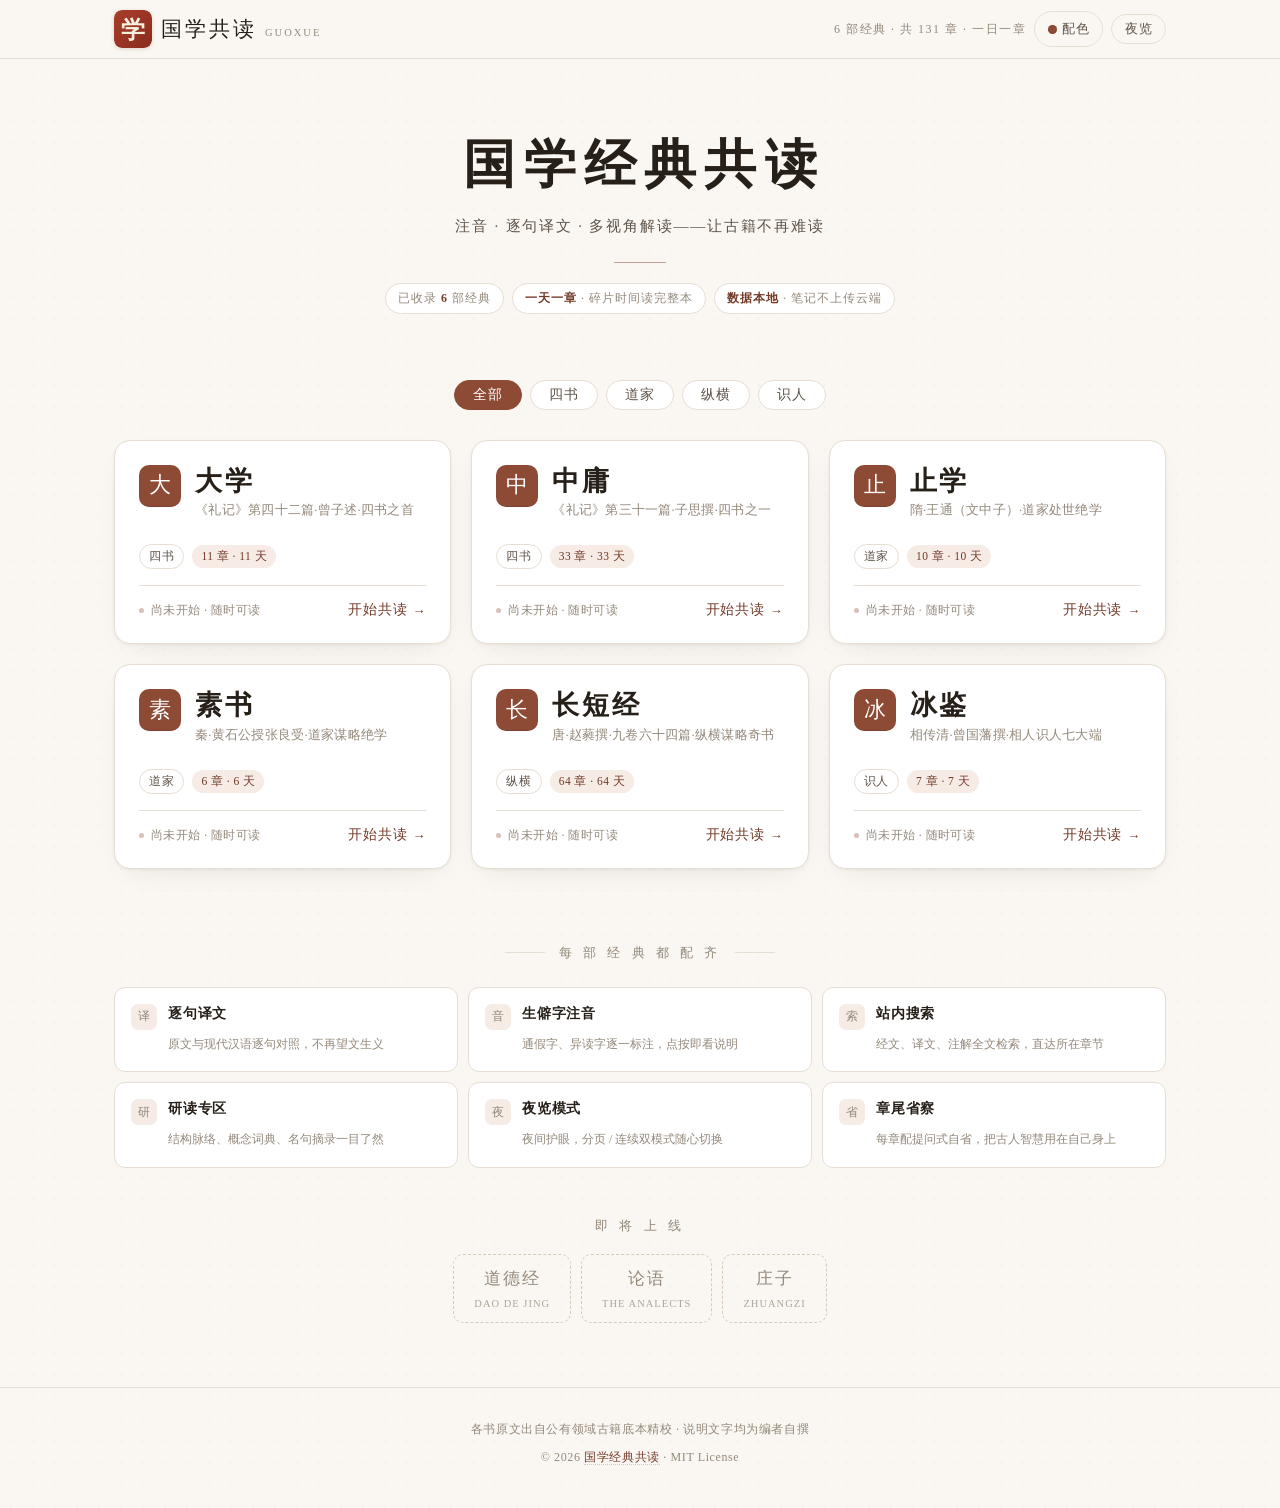
==== index.html @ a6d68c4a "feat: update workspace Co-authored-by: traeagent <traeagent@users.noreply.github.com>" ====
<!DOCTYPE html>
<html lang="zh-CN">
<head>
<meta charset="UTF-8">
<meta name="viewport" content="width=device-width, initial-scale=1.0">
<link rel="icon" type="image/svg+xml" href="favicon.svg">
<link rel="manifest" href="/manifest.webmanifest">
<link rel="apple-touch-icon" href="/icons/apple-touch-icon.png">
<meta name="theme-color" content="#faf7f2">
<meta name="application-name" content="国学共读">
<meta name="apple-mobile-web-app-capable" content="yes">
<meta name="apple-mobile-web-app-title" content="国学共读">
<meta name="apple-mobile-web-app-status-bar-style" content="default">
<script>try{var d=document.documentElement;d.setAttribute('data-theme',localStorage.getItem('guoxue_theme')||(matchMedia('(prefers-color-scheme: dark)').matches?'dark':'light'));d.setAttribute('data-pal',localStorage.getItem('guoxue_pal')||'e')}catch(e){}</script>
<meta name="description" content="国学经典共读：注音 · 逐句译文 · 多视角解读——让古籍不再难读">
<title>国学经典共读</title>
<link rel="stylesheet" href="/shared/palette.css">
<style>
:root{
  --shadow:0 1px 3px rgba(43,36,24,.05), 0 10px 30px -18px rgba(43,36,24,.18);
}
*,*::before,*::after{box-sizing:border-box;margin:0;padding:0}
html{scroll-behavior:smooth;-webkit-text-size-adjust:100%}
body{
  font-family:"Songti SC","STSong","Noto Serif SC","Source Han Serif SC","SimSun",serif;
  background:var(--paper);
  background-image:radial-gradient(var(--dot) 1px,transparent 1px);
  background-size:22px 22px;
  color:var(--ink);
  line-height:1.85;
  -webkit-font-smoothing:antialiased;
  min-height:100vh;display:flex;flex-direction:column;
}
a{color:inherit}
::selection{background:var(--accent-bg);color:var(--accent-deep)}

/* ── 顶栏 ── */
.nav{position:sticky;top:0;z-index:60;background:var(--paper);background:color-mix(in srgb,var(--paper) 92%,transparent);backdrop-filter:blur(10px);border-bottom:1px solid var(--line)}
.nav-inner{max-width:1100px;margin:0 auto;padding:0 24px;height:58px;display:flex;align-items:center;justify-content:space-between;gap:14px}
.nav-brand{font-family:"STKaiti","KaiTi","Kaiti SC",serif;font-size:21px;letter-spacing:3px;text-decoration:none;display:inline-flex;align-items:center;gap:9px}
.brand-mark{width:38px;height:38px;border-radius:8px;flex:none;display:block;box-shadow:0 1px 4px rgba(141,74,52,.22)}
.brand-txt{display:inline-flex;align-items:baseline;gap:8px;white-space:nowrap}
.nav-brand small{font-family:inherit;font-size:10.5px;letter-spacing:2px;color:var(--muted)}
.nav-right{display:flex;align-items:center;gap:8px}
.nav-meta{font-size:12px;color:var(--muted);letter-spacing:1.5px}
.icon-btn{font-family:inherit;font-size:13px;white-space:nowrap;padding:5px 13px;border:1px solid var(--line);background:transparent;color:var(--soft);border-radius:999px;cursor:pointer;transition:.18s;letter-spacing:.5px}
.icon-btn:hover{border-color:var(--accent);color:var(--accent)}
.icon-btn:focus-visible{outline:2px solid var(--accent);outline-offset:2px}

/* ── 封面区 ── */
.hero{width:100%;text-align:center;padding:72px 24px 40px;position:relative}
.hero h1{font-family:"STKaiti","KaiTi","Kaiti SC",serif;font-size:clamp(34px,5.6vw,52px);font-weight:600;letter-spacing:.16em;text-indent:.16em;line-height:1.3}
.hero .sub{margin-top:14px;font-size:15px;color:var(--soft);letter-spacing:.12em}
.hero .rule{width:52px;height:1px;background:var(--accent);opacity:.5;margin:22px auto 0}
.hero .stats{margin-top:20px;display:flex;justify-content:center;flex-wrap:wrap;gap:8px}
.stat{font-size:12px;letter-spacing:1px;color:var(--muted);border:1px solid var(--line);background:var(--card);padding:3px 12px;border-radius:999px}
.stat b{color:var(--accent-deep);font-weight:600}

/* ── 继续共读 ── */
.resume{width:100%;max-width:1100px;margin:0 auto 6px;padding:0 24px}
.resume[hidden]{display:none}
.resume-title{font-size:12px;letter-spacing:3px;color:var(--muted);margin-bottom:10px;display:flex;align-items:center;gap:10px}
.resume-title:after{content:"";flex:1;height:1px;background:var(--line)}
.resume-list{display:flex;flex-wrap:wrap;gap:12px}
.resume-card{flex:1 1 250px;display:flex;align-items:center;gap:12px;background:var(--card);border:1px solid var(--line);border-radius:12px;padding:12px 16px;text-decoration:none;transition:.18s;box-shadow:var(--shadow)}
.resume-card:hover{border-color:var(--accent);transform:translateY(-1px)}
.resume-card .rk{font-family:"STKaiti","KaiTi",serif;font-size:20px;letter-spacing:2px;flex:none}
.resume-card .rp{font-size:11.5px;color:var(--muted);letter-spacing:.5px}
.resume-card .go{margin-left:auto;font-size:12px;color:var(--accent-deep);white-space:nowrap}

/* ── 筛选 ── */
.filter-bar{width:100%;display:flex;justify-content:center;flex-wrap:wrap;gap:8px;padding:26px 24px 30px}
.filter-bar[hidden]{display:none}
.filter-bar button{font-family:inherit;padding:5px 18px;border:1px solid var(--line);border-radius:999px;background:var(--card);font-size:13.5px;color:var(--soft);cursor:pointer;transition:.18s;letter-spacing:.08em}
.filter-bar button:hover{border-color:var(--accent);color:var(--accent)}
.filter-bar button.active{background:var(--accent);border-color:var(--accent);color:#fff;font-weight:500}
.filter-bar button:focus-visible{outline:2px solid var(--accent);outline-offset:2px}

/* ── 书卡 ── */
.container{width:100%;max-width:1100px;margin:0 auto;padding:0 24px}
.grid{display:grid;grid-template-columns:1fr;gap:20px;padding-bottom:16px}
@media (min-width:700px){.grid{grid-template-columns:repeat(2,1fr)}}
@media (min-width:1040px){.grid{grid-template-columns:repeat(3,1fr)}}
.card{
  position:relative;background:var(--card);border:1px solid var(--line);border-radius:16px;
  padding:24px 24px 20px;display:flex;flex-direction:column;
  transition:transform .2s,border-color .2s,box-shadow .2s;box-shadow:var(--shadow);
}
.card:hover{transform:translateY(-3px);border-color:var(--line-strong);box-shadow:0 2px 6px rgba(43,36,24,.05),0 18px 40px -22px rgba(43,36,24,.3)}
.card-top{display:flex;align-items:flex-start;gap:14px;margin-bottom:10px}
.card-seal{flex:none;width:42px;height:42px;border-radius:10px;background:var(--accent);color:#fff;display:flex;align-items:center;justify-content:center;font-family:"STKaiti","KaiTi",serif;font-size:22px;letter-spacing:0;box-shadow:inset 0 -1px 0 rgba(0,0,0,.12)}
.card .name{font-family:"STKaiti","KaiTi","Kaiti SC",serif;font-size:27px;font-weight:600;letter-spacing:.1em;line-height:1.2}
.card .authors{font-size:12.5px;color:var(--muted);margin-top:3px;line-height:1.6;letter-spacing:.02em}
.card .meta-row{display:flex;align-items:center;gap:8px;flex-wrap:wrap;margin:14px 0 16px;font-size:11.5px;color:var(--soft)}
.card .cat-tag{border:1px solid var(--line);border-radius:999px;padding:1px 9px;letter-spacing:.06em}
.card .chapter-badge{background:var(--accent-bg);color:var(--accent-deep);border-radius:999px;padding:1px 9px;letter-spacing:.04em}
.card .card-foot{display:flex;align-items:center;justify-content:space-between;gap:10px;margin-top:auto;padding-top:12px;border-top:1px solid var(--line)}
.card .prog{display:flex;align-items:center;gap:7px;font-size:11.5px;color:var(--muted);letter-spacing:.04em;min-width:0}
.card .prog .dot{width:5px;height:5px;border-radius:50%;background:var(--accent);opacity:.7;flex:none}
.card .go{display:inline-flex;align-items:center;gap:5px;font-size:13.5px;letter-spacing:.06em;color:var(--accent-deep);text-decoration:none;white-space:nowrap;transition:color .16s}
.card .go .ar{font-size:13px;line-height:1;transition:transform .16s}
.card .go:hover{color:var(--accent)}
.card .go:hover .ar{transform:translateX(3px)}
.card .go:focus-visible{outline:2px solid var(--accent);outline-offset:3px;border-radius:4px}

/* ── 首屏骨架：与真实书卡同构，数据到位时页面不跳动 ── */
.sk{position:relative;display:block;overflow:hidden;background:var(--line);border-radius:6px}
.sk::after{content:"";position:absolute;inset:0;transform:translateX(-100%);background:linear-gradient(90deg,transparent,color-mix(in srgb,var(--card) 75%,transparent),transparent);animation:skShine 1.4s ease-in-out infinite}
@keyframes skShine{to{transform:translateX(100%)}}
.sk-card{pointer-events:none;min-height:204px}
.sk-card .card-seal{background:var(--line);box-shadow:none}
.sk-stack{flex:1;min-width:0}
.sk-name{width:78px;height:28px;margin-top:3px}
.sk-authors{width:176px;max-width:100%;height:11px;margin-top:9px}
.sk-tag{width:50px;height:18px;border-radius:999px}
.sk-badge{width:86px;height:18px;border-radius:999px}
.sk-prog{width:112px;height:11px}
.sk-go{width:68px;height:13px}
.sk-pill{width:62px;height:31px;border-radius:999px}
.sk-stat{width:104px;height:14px;margin:4px 0;border-radius:999px}
.sk-meta{display:inline-block;width:124px;height:10px;border-radius:999px;vertical-align:middle}
@media (max-width:699px){.sk-card{min-height:200px}}
@media (prefers-reduced-motion:reduce){.sk::after{animation:none}}

/* ── 书目载入失败 ── */
.state{grid-column:1/-1;text-align:center;padding:48px 24px;border:1px dashed var(--line-strong);border-radius:16px;background:var(--card);color:var(--soft);font-size:13.5px;letter-spacing:.06em}
.state-sub{color:var(--muted);font-size:12.5px;margin-top:6px}
.state button{margin-top:18px;font-family:inherit;font-size:13px;letter-spacing:.08em;padding:7px 20px;border:1px solid var(--accent);border-radius:999px;background:transparent;color:var(--accent-deep);cursor:pointer;transition:.18s}
.state button:hover{background:var(--accent);color:#fff}
html[data-theme="dark"] .state button:hover{color:#201c17}
.state button:focus-visible{outline:2px solid var(--accent);outline-offset:2px}

/* 书目就位后淡入，衔接骨架 */
.grid.is-ready .card{animation:cardIn .36s cubic-bezier(.2,.7,.3,1) backwards}
.grid.is-ready .card:nth-child(2){animation-delay:.04s}
.grid.is-ready .card:nth-child(3){animation-delay:.08s}
.grid.is-ready .card:nth-child(4){animation-delay:.12s}
.grid.is-ready .card:nth-child(5){animation-delay:.16s}
.grid.is-ready .card:nth-child(6){animation-delay:.2s}
@keyframes cardIn{from{opacity:0;transform:translateY(6px)}}
@media (prefers-reduced-motion:reduce){.grid.is-ready .card{animation:none}}

/* ── 特色 ── */
.benefits{width:100%;max-width:1100px;margin:56px auto 0;padding:0 24px}
.benefits h2{font-size:13px;font-weight:400;color:var(--muted);letter-spacing:4px;margin-bottom:22px;text-align:center;display:flex;align-items:center;justify-content:center;gap:14px}
.benefits h2:before,.benefits h2:after{content:"";width:40px;height:1px;background:var(--line)}
.benefits-inner{display:grid;grid-template-columns:repeat(2,1fr);gap:10px}
@media (min-width:760px){.benefits-inner{grid-template-columns:repeat(3,1fr)}}
.bf-item{display:flex;align-items:flex-start;gap:11px;padding:14px 16px;background:var(--card);border:1px solid var(--line);border-radius:11px}
.bf-ico{flex:none;width:26px;height:26px;border-radius:7px;background:var(--accent-bg);color:var(--accent-deep);display:flex;align-items:center;justify-content:center;font-family:"STKaiti","KaiTi",serif;font-size:15px;margin-top:2px}
.bf-item strong{display:block;font-size:13.5px;font-weight:600;letter-spacing:.06em;margin-bottom:1px}
.bf-item span{font-size:12px;color:var(--muted);line-height:1.6}

/* ── 即将上线 ── */
.coming{width:100%;max-width:1100px;margin:46px auto 64px;padding:0 24px;text-align:center}
.coming h2{font-size:13px;font-weight:400;color:var(--muted);letter-spacing:4px;margin-bottom:16px}
.coming-list{display:flex;justify-content:center;flex-wrap:wrap;gap:10px}
.coming-card{border:1px dashed var(--line-strong);border-radius:10px;padding:8px 20px;color:var(--muted);font-family:"STKaiti","KaiTi",serif;font-size:17px;letter-spacing:2px;background:transparent}
.coming-card small{display:block;font-family:inherit;font-size:10.5px;letter-spacing:1px;color:var(--muted);opacity:.75}

/* ── 页脚 ── */
.footer{margin-top:auto;border-top:1px solid var(--line);text-align:center;padding:30px 24px 40px;font-size:12px;color:var(--muted);letter-spacing:.05em}
.footer a{color:var(--accent-deep);text-decoration:none;border-bottom:1px dotted var(--line-strong)}
.footer a:hover{border-color:var(--accent)}
.footer p+p{margin-top:6px}

/* ── 暗色 ── */
html[data-theme="dark"]{
  --shadow:0 1px 3px rgba(0,0,0,.3), 0 12px 30px -20px rgba(0,0,0,.6);
}
html[data-theme="dark"] body{background-image:radial-gradient(var(--dot) 1px,transparent 1px)}
html[data-theme="dark"] .nav{background:color-mix(in srgb,var(--paper) 92%,transparent)}
html[data-theme="dark"] .filter-bar button.active{color:#201c17}
html[data-theme="dark"] .card-seal{color:#201c17}

.pal-pick{position:relative}
/* 汉字墨迹中心比行盒中心低约 1px（宋体 13px 实测 1.05px），圆点随之下移才是视觉居中 */
.pal-dot{flex:none;display:inline-block;width:9px;height:9px;border-radius:50%;background:var(--accent);box-shadow:inset 0 0 0 1px rgba(0,0,0,.1);transform:translateY(1px)}
.pal-pick summary{list-style:none;cursor:pointer;user-select:none;display:inline-flex;align-items:center;gap:5px}
.pal-pick summary::-webkit-details-marker{display:none}
.pal-menu{position:absolute;right:0;top:calc(100% + 6px);min-width:132px;background:var(--card);border:1px solid var(--line);border-radius:12px;padding:6px;box-shadow:var(--shadow);display:flex;flex-direction:column;gap:2px;z-index:80}
.pal-menu button{display:flex;align-items:center;gap:8px;width:100%;font-family:inherit;font-size:13px;letter-spacing:1px;padding:6px 10px;background:none;border:0;border-radius:8px;color:var(--soft);cursor:pointer;text-align:left;transition:.15s}
.pal-menu button:hover{background:var(--accent-bg);color:var(--accent-deep)}
.pal-menu button.on{color:var(--accent-deep);font-weight:600}
.pal-menu button.on:after{content:"✓";margin-left:auto;font-size:11px;opacity:.85}
.pal-menu .dot{width:13px;height:13px;border-radius:50%;flex:none;box-shadow:inset 0 0 0 1px rgba(0,0,0,.08);transform:translateY(1px)}

@media (max-width:560px){
  .hero{padding:40px 14px 24px}
  .hero h1{font-size:clamp(28px,9vw,36px);letter-spacing:.14em;text-indent:.14em}
  .hero .sub{font-size:13.5px;letter-spacing:.06em}
  .hero .stats{gap:6px}
  .nav-inner{height:54px;padding:0 12px;gap:10px}
  .nav-meta{display:none}
  .nav-brand{font-size:18.5px;letter-spacing:2px;gap:7px}
  .brand-mark{width:30px;height:30px;border-radius:6px}
  .brand-txt small{display:none}
  .nav-right{gap:6px}
  .icon-btn{font-size:12.5px;padding:5px 10px;letter-spacing:.3px}
  .resume,.filter-bar,.container,.benefits,.coming,.footer{padding-left:12px;padding-right:12px}
  .resume{margin-bottom:4px}
  .filter-bar{padding:20px 12px 24px}
  .filter-bar button{padding:5px 14px;font-size:12.5px}
  .grid{gap:14px;padding-bottom:12px}
  .card{padding:18px;border-radius:14px}
  .card .name{font-size:24px}
  .card .card-seal{width:36px;height:36px;font-size:19px;border-radius:9px}
  .benefits{margin-top:40px}
  .benefits-inner{grid-template-columns:1fr}
  .benefits h2{letter-spacing:3px}
  .benefits h2:before,.benefits h2:after{width:24px}
  .coming{margin:32px auto 48px}
}
</style>
</head>
<body>

<header class="nav">
  <div class="nav-inner">
    <a class="nav-brand" href="/"><img class="brand-mark" src="/favicon.svg" width="38" height="38" alt=""><span class="brand-txt">国学共读<small>GUOXUE</small></span></a>
    <div class="nav-right">
      <span class="nav-meta" id="navMeta"><span class="sk sk-meta" aria-hidden="true"></span></span>
      <details class="pal-pick" id="palPick">
        <summary class="icon-btn" id="palBtn" title="主题配色"><span class="pal-dot"></span>配色</summary>
        <div class="pal-menu" id="palMenu"></div>
      </details>
      <button class="icon-btn" id="themeBtn" type="button" title="夜间 / 日间">夜览</button>
    </div>
  </div>
</header>

<section class="hero">
  <h1>国学经典共读</h1>
  <p class="sub">注音 · 逐句译文 · 多视角解读——让古籍不再难读</p>
  <div class="rule"></div>
  <div class="stats">
    <span class="stat" id="bookCount" aria-live="polite"><span class="sk sk-stat"></span></span>
    <span class="stat"><b>一天一章</b> · 碎片时间读完整本</span>
    <span class="stat"><b>数据本地</b> · 笔记不上传云端</span>
  </div>
</section>

<section class="resume" id="resume" hidden>
  <div class="resume-title">继 续 共 读</div>
  <div class="resume-list" id="resumeList"></div>
</section>

<nav class="filter-bar" id="filterBar" aria-busy="true" aria-label="按类别筛选">
  <span class="sk sk-pill"></span>
  <span class="sk sk-pill"></span>
  <span class="sk sk-pill"></span>
  <span class="sk sk-pill"></span>
  <span class="sk sk-pill"></span>
</nav>

<main class="container">
  <div class="grid" id="bookGrid" aria-busy="true">
    <article class="card sk-card" aria-hidden="true">
      <div class="card-top"><span class="card-seal"></span><div class="sk-stack"><span class="sk sk-name"></span><span class="sk sk-authors"></span></div></div>
      <div class="meta-row"><span class="sk sk-tag"></span><span class="sk sk-badge"></span></div>
      <div class="card-foot"><span class="sk sk-prog"></span><span class="sk sk-go"></span></div>
    </article>
    <article class="card sk-card" aria-hidden="true">
      <div class="card-top"><span class="card-seal"></span><div class="sk-stack"><span class="sk sk-name"></span><span class="sk sk-authors"></span></div></div>
      <div class="meta-row"><span class="sk sk-tag"></span><span class="sk sk-badge"></span></div>
      <div class="card-foot"><span class="sk sk-prog"></span><span class="sk sk-go"></span></div>
    </article>
    <article class="card sk-card" aria-hidden="true">
      <div class="card-top"><span class="card-seal"></span><div class="sk-stack"><span class="sk sk-name"></span><span class="sk sk-authors"></span></div></div>
      <div class="meta-row"><span class="sk sk-tag"></span><span class="sk sk-badge"></span></div>
      <div class="card-foot"><span class="sk sk-prog"></span><span class="sk sk-go"></span></div>
    </article>
    <article class="card sk-card" aria-hidden="true">
      <div class="card-top"><span class="card-seal"></span><div class="sk-stack"><span class="sk sk-name"></span><span class="sk sk-authors"></span></div></div>
      <div class="meta-row"><span class="sk sk-tag"></span><span class="sk sk-badge"></span></div>
      <div class="card-foot"><span class="sk sk-prog"></span><span class="sk sk-go"></span></div>
    </article>
    <article class="card sk-card" aria-hidden="true">
      <div class="card-top"><span class="card-seal"></span><div class="sk-stack"><span class="sk sk-name"></span><span class="sk sk-authors"></span></div></div>
      <div class="meta-row"><span class="sk sk-tag"></span><span class="sk sk-badge"></span></div>
      <div class="card-foot"><span class="sk sk-prog"></span><span class="sk sk-go"></span></div>
    </article>
    <article class="card sk-card" aria-hidden="true">
      <div class="card-top"><span class="card-seal"></span><div class="sk-stack"><span class="sk sk-name"></span><span class="sk sk-authors"></span></div></div>
      <div class="meta-row"><span class="sk sk-tag"></span><span class="sk sk-badge"></span></div>
      <div class="card-foot"><span class="sk sk-prog"></span><span class="sk sk-go"></span></div>
    </article>
  </div>
</main>

<section class="benefits">
  <h2>每 部 经 典 都 配 齐</h2>
  <div class="benefits-inner">
    <div class="bf-item"><span class="bf-ico">译</span><div><strong>逐句译文</strong><span>原文与现代汉语逐句对照，不再望文生义</span></div></div>
    <div class="bf-item"><span class="bf-ico">音</span><div><strong>生僻字注音</strong><span>通假字、异读字逐一标注，点按即看说明</span></div></div>
    <div class="bf-item"><span class="bf-ico">索</span><div><strong>站内搜索</strong><span>经文、译文、注解全文检索，直达所在章节</span></div></div>
    <div class="bf-item"><span class="bf-ico">研</span><div><strong>研读专区</strong><span>结构脉络、概念词典、名句摘录一目了然</span></div></div>
    <div class="bf-item"><span class="bf-ico">夜</span><div><strong>夜览模式</strong><span>夜间护眼，分页 / 连续双模式随心切换</span></div></div>
    <div class="bf-item"><span class="bf-ico">省</span><div><strong>章尾省察</strong><span>每章配提问式自省，把古人智慧用在自己身上</span></div></div>
  </div>
</section>

<section class="coming">
  <h2>即 将 上 线</h2>
  <div class="coming-list">
    <div class="coming-card">道德经<small>DAO DE JING</small></div>
    <div class="coming-card">论语<small>THE ANALECTS</small></div>
    <div class="coming-card">庄子<small>ZHUANGZI</small></div>
  </div>
</section>

<footer class="footer">
  <p>各书原文出自公有领域古籍底本精校 · 说明文字均为编者自撰</p>
  <p>© 2026 <a href="https://github.com/AIYAZONE/guoxue">国学经典共读</a> · MIT License</p>
</footer>

<script>
var BOOKS = [];
var currentCat = "all";

/* 外观：主题（guoxue_theme）+ 配色（guoxue_pal），与阅读器共用 */
var PALS = [
  { id: 'a', name: '纸墨', c: '#8b5e3c' },
  { id: 'b', name: '朱砂', c: '#9e3b32' },
  { id: 'c', name: '黛青', c: '#33566e' },
  { id: 'd', name: '竹绿', c: '#47694f' },
  { id: 'e', name: '赭红', c: '#8d4a34' }
];

function getPal() {
  try { return localStorage.getItem('guoxue_pal') || 'e'; } catch (e) { return 'e'; }
}
function applyTheme(t) {
  document.documentElement.setAttribute('data-theme', t);
  document.documentElement.setAttribute('data-pal', getPal());
  var b = document.getElementById('themeBtn');
  if (b) b.textContent = t === 'dark' ? '日间' : '夜览';
  renderPalMenu();
}
document.getElementById('themeBtn').addEventListener('click', function () {
  var cur = document.documentElement.getAttribute('data-theme') === 'dark' ? 'light' : 'dark';
  try { localStorage.setItem('guoxue_theme', cur); } catch (e) {}
  applyTheme(cur);
});

function renderPalMenu() {
  var menu = document.getElementById('palMenu');
  if (!menu) return;
  var cur = getPal();
  var btn = document.getElementById('palBtn');
  if (btn) {
    var hit = PALS.filter(function (x) { return x.id === cur; })[0];
    btn.title = '主题配色 · 当前：' + (hit ? hit.name : '纸墨');
  }
  menu.innerHTML = PALS.map(function (p) {
    return '<button type="button" data-pal-id="' + p.id + '" class="' + (p.id === cur ? 'on' : '') + '">'
      + '<span class="dot" style="background:' + p.c + '"></span>' + p.name + '</button>';
  }).join('');
}
document.getElementById('palMenu').addEventListener('click', function (e) {
  var b = e.target.closest ? e.target.closest('button[data-pal-id]') : null;
  if (!b) return;
  try { localStorage.setItem('guoxue_pal', b.getAttribute('data-pal-id')); } catch (err) {}
  applyTheme(document.documentElement.getAttribute('data-theme') || 'light');
  document.getElementById('palPick').removeAttribute('open');
});
document.addEventListener('click', function (e) {
  var d = document.getElementById('palPick');
  if (d && d.open && !d.contains(e.target)) d.removeAttribute('open');
});

/* 首屏应用外观（并渲染配色菜单） */
applyTheme(document.documentElement.getAttribute('data-theme') || 'light');

/* 本地进度：阅读器写入 `<key>_last_v1` */
function lastRead(key) {
  try { return parseInt(localStorage.getItem(key + '_last_v1') || '0', 10) || 0; } catch (e) { return 0; }
}

fetch('/books.json').then(function (r) {
  if (!r.ok) throw new Error('HTTP ' + r.status);
  return r.json();
}).then(function (bs) {
  BOOKS = bs || [];
  var sum = BOOKS.reduce(function (a, b) { return a + (b.total || 0); }, 0);
  var meta = document.getElementById('navMeta');
  meta.textContent = BOOKS.length + ' 部经典 · 共 ' + sum + ' 章 · 一日一章';
  buildFilter();
  renderBooks();
  renderResume();
  var grid = document.getElementById('bookGrid');
  grid.setAttribute('aria-busy', 'false');
  grid.classList.add('is-ready');
}).catch(function () {
  showLoadError();
});

function showLoadError() {
  var grid = document.getElementById('bookGrid');
  grid.setAttribute('aria-busy', 'false');
  grid.innerHTML = '<div class="state"><p>书目暂时没能载入</p>'
    + '<p class="state-sub">可能是网络或缓存出了点小问题，重试一次就好。</p>'
    + '<button type="button" id="retryBtn">重新载入</button></div>';
  document.getElementById('bookCount').textContent = '书目载入失败';
  var meta = document.getElementById('navMeta');
  meta.textContent = '国学共读 · 一日一章';
  var bar = document.getElementById('filterBar');
  bar.hidden = true;
  bar.removeAttribute('aria-busy');
  document.getElementById('retryBtn').addEventListener('click', function () { location.reload(); });
}

function buildFilter() {
  var cats = [];
  BOOKS.forEach(function (b) { if (b.cat && cats.indexOf(b.cat) < 0) cats.push(b.cat); });
  var bar = document.getElementById('filterBar');
  bar.innerHTML = '';
  bar.removeAttribute('aria-busy');
  var all = document.createElement('button');
  all.className = 'active';
  all.dataset.cat = 'all';
  all.textContent = '全部';
  bar.appendChild(all);
  cats.forEach(function (c) {
    var btn = document.createElement('button');
    btn.dataset.cat = c;
    btn.textContent = c;
    bar.appendChild(btn);
  });
}

function renderResume() {
  var list = BOOKS.map(function (b) {
    var n = lastRead(b.key);
    return n > 0 ? { b: b, n: n } : null;
  }).filter(Boolean).sort(function (x, y) { return y.n - x.n; }).slice(0, 3);

  var host = document.getElementById('resume');
  if (!list.length) { host.hidden = true; return; }
  document.getElementById('resumeList').innerHTML = list.map(function (it) {
    return '<a class="resume-card" href="/' + it.b.key + '/#ch-' + it.n + '">'
      + '<span class="rk">' + it.b.book + '</span>'
      + '<span class="rp">读到第 ' + it.n + ' / ' + it.b.total + ' 章</span>'
      + '<span class="go">继续 →</span></a>';
  }).join('');
  host.hidden = false;
}

function renderBooks() {
  var filtered = currentCat === "all"
    ? BOOKS
    : BOOKS.filter(function (b) { return b.cat === currentCat; });

  document.getElementById('bookCount').innerHTML =
    '已收录 <b>' + BOOKS.length + '</b> 部经典' + (currentCat !== "all" ? ' · 当前 ' + filtered.length + ' 部' : '');

  var html = filtered.map(function (b) {
    var n = lastRead(b.key);
    var line = n > 0
      ? '<span class="dot"></span>上次读到第 ' + n + ' 章'
      : '<span class="dot" style="opacity:.35"></span>尚未开始 · 随时可读';
    return '<article class="card">'
      + '<div class="card-top">'
      + '  <span class="card-seal">' + b.book.charAt(0) + '</span>'
      + '  <div><div class="name">' + b.book + '</div>'
      + '  <div class="authors">' + b.subtitle + '</div></div>'
      + '</div>'
      + '<div class="meta-row"><span class="cat-tag">' + (b.cat || '经典') + '</span>'
      + '<span class="chapter-badge">' + b.total + ' 章 · ' + b.total + ' 天</span></div>'
      + '<div class="card-foot">'
      + '  <span class="prog">' + line + '</span>'
      + '  <a class="go" href="/' + b.key + '/">' + (n > 0 ? '继续共读' : '开始共读') + '<span class="ar">→</span></a>'
      + '</div>'
      + '</article>';
  }).join('');

  document.getElementById('bookGrid').innerHTML = html || '<p style="color:var(--muted)">暂无书目</p>';
}

document.getElementById('filterBar').addEventListener('click', function (e) {
  if (e.target.tagName !== "BUTTON") return;
  var btns = document.querySelectorAll('#filterBar button');
  btns.forEach(function (b) { b.classList.remove('active'); });
  e.target.classList.add('active');
  currentCat = e.target.dataset.cat;
  renderBooks();
});
</script>

<script>if('serviceWorker' in navigator){addEventListener('load',function(){navigator.serviceWorker.register('/sw.js').catch(function(){})})}</script>
</body>
</html>
---- shared/palette.css ----
/* ================================================================
   全站主题令牌：五套配色 × 日/夜两态
   - 属性挂在 <html> 与 <body> 上：data-pal = a|b|c|d|e，data-theme = light|dark
   - e 赭红（默认）· a 纸墨 · b 朱砂 · c 黛青 · d 竹绿
   - 首页与阅读器共用本文件；其余样式一律引用变量，不得写死色值
   ================================================================ */

/* —— E 赭红（默认，日间） —— */
:root{
  --paper:#faf7f2; --card:#ffffff; --ink:#262019; --soft:#5f5449; --muted:#93887a;
  --accent:#8d4a34; --accent-deep:#733a28; --accent-bg:#f6ebe5;
  --line:#e6ded2; --line-strong:#d6c9b8;
  --dot:rgba(141,74,52,.03);
}

/* —— A 纸墨（日间） —— */
[data-pal="a"]{
  --paper:#faf8f5; --card:#ffffff; --ink:#2b2418; --soft:#6b5e4a; --muted:#9a8d7b;
  --accent:#8b5e3c; --accent-deep:#74482b; --accent-bg:#f5efe8;
  --line:#e6dfd3; --line-strong:#d8cdb9;
  --dot:rgba(139,94,60,.035);
}

/* —— 其余四套（日间） —— */
[data-pal="b"]{
  --paper:#f7f5f2; --ink:#262322; --soft:#5c5650; --muted:#8d857c;
  --accent:#9e3b32; --accent-deep:#7f2c25; --accent-bg:#f7ece8;
  --line:#e4ded6; --line-strong:#d4ccc1;
  --dot:rgba(158,59,50,.028);
}
[data-pal="c"]{
  --paper:#f6f7f6; --ink:#232a2e; --soft:#4f5d66; --muted:#82909a;
  --accent:#33566e; --accent-deep:#264254; --accent-bg:#e9eff2;
  --line:#dfe3e1; --line-strong:#c6cfcf;
  --dot:rgba(51,86,110,.028);
}
[data-pal="d"]{
  --paper:#f5f7f2; --ink:#23291f; --soft:#4e5c48; --muted:#84937c;
  --accent:#47694f; --accent-deep:#35523c; --accent-bg:#e9efe6;
  --line:#dee3d8; --line-strong:#c3cfc0;
  --dot:rgba(71,105,79,.03);
}
[data-pal="e"]{
  --paper:#faf7f2; --ink:#262019; --soft:#5f5449; --muted:#93887a;
  --accent:#8d4a34; --accent-deep:#733a28; --accent-bg:#f6ebe5;
  --line:#e6ded2; --line-strong:#d6c9b8;
  --dot:rgba(141,74,52,.03);
}

/* —— 暗色（中性底，五套通用） —— */
[data-theme="dark"]{
  --paper:#1c1915; --card:#252119; --ink:#e9e3d5; --soft:#b0a693; --muted:#8a8070;
  --line:#3a342b; --line-strong:#4c4438;
  --accent:#c68a6e; --accent-deep:#d9a488; --accent-bg:#342822;
  --dot:rgba(233,227,213,.03);
}

/* —— 各配色在暗色下的主色（提亮以保对比） —— */
[data-pal="a"][data-theme="dark"]{ --accent:#c99b6c; --accent-deep:#dbae7f; --accent-bg:#332a22 }
[data-pal="b"][data-theme="dark"]{ --accent:#c96a5a; --accent-deep:#dd8d80; --accent-bg:#382622 }
[data-pal="c"][data-theme="dark"]{
  --paper:#171a1d; --card:#1f2429; --ink:#e5e8ea; --soft:#a9b3b9; --muted:#7f8a91;
  --line:#2f353a; --line-strong:#3f474d;
  --accent:#7fa3bd; --accent-deep:#a2c1d6; --accent-bg:#232e37;
}
[data-pal="d"][data-theme="dark"]{
  --paper:#161a17; --card:#1e241f; --ink:#e5eae3; --soft:#a8b4a7; --muted:#7f8b7f;
  --line:#2f352e; --line-strong:#404840;
  --accent:#86a98d; --accent-deep:#a6c3ab; --accent-bg:#243027;
}
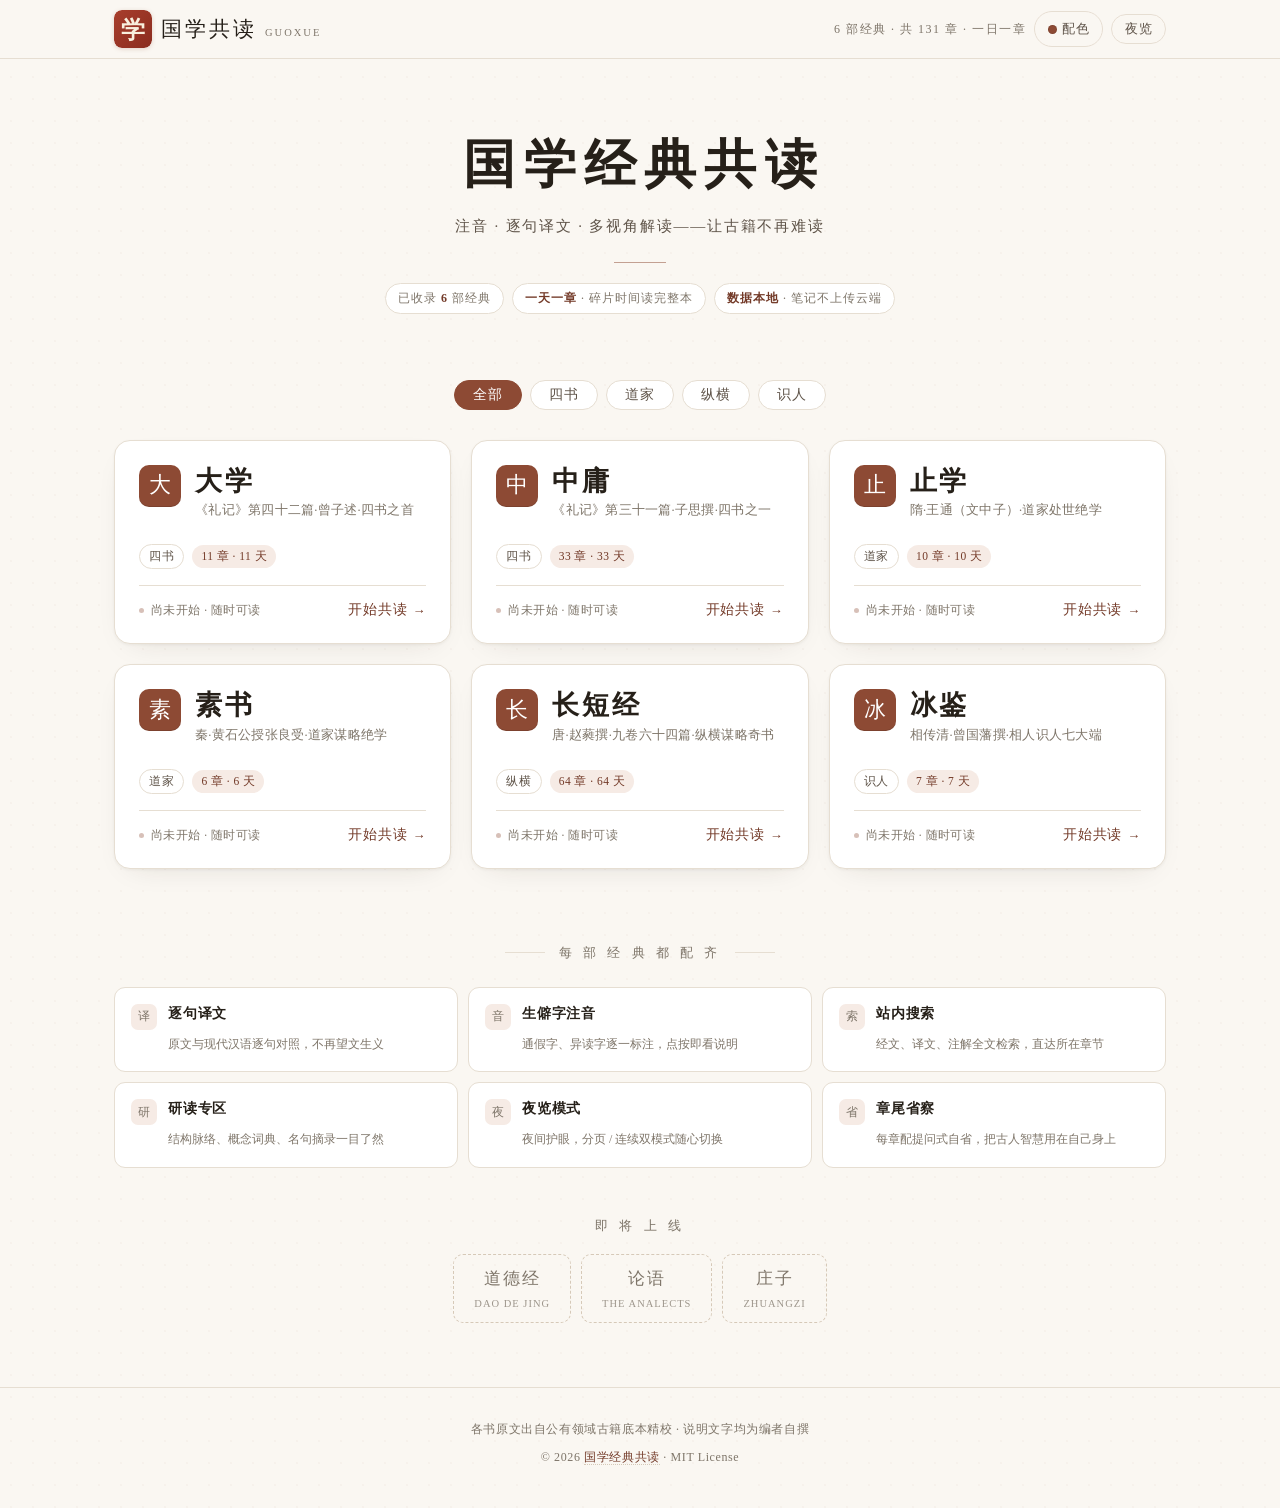
==== commit 8a0b6996: "fix(theme): 修复五套配色 × 日夜下实色块与次级文字的对比度 根因：实色主色块上写死 #fff，夜间主色提亮后对比度崩塌；另有多处 写死浅色值在暗色下失效。  - 新增语义令牌 --on-" ====
--- a/index.html
+++ b/index.html
@@ -2,7 +2,7 @@
 <html lang="zh-CN">
 <head>
 <meta charset="UTF-8">
-<meta name="viewport" content="width=device-width, initial-scale=1.0">
+<meta name="viewport" content="width=device-width, initial-scale=1.0, viewport-fit=cover">
 <link rel="icon" type="image/svg+xml" href="favicon.svg">
 <link rel="manifest" href="/manifest.webmanifest">
 <link rel="apple-touch-icon" href="/icons/apple-touch-icon.png">
@@ -12,15 +12,18 @@
 <meta name="apple-mobile-web-app-title" content="国学共读">
 <meta name="apple-mobile-web-app-status-bar-style" content="default">
 <script>try{var d=document.documentElement;d.setAttribute('data-theme',localStorage.getItem('guoxue_theme')||(matchMedia('(prefers-color-scheme: dark)').matches?'dark':'light'));d.setAttribute('data-pal',localStorage.getItem('guoxue_pal')||'e')}catch(e){}</script>
+<meta name="color-scheme" content="light dark">
 <meta name="description" content="国学经典共读：注音 · 逐句译文 · 多视角解读——让古籍不再难读">
 <title>国学经典共读</title>
-<link rel="stylesheet" href="/shared/palette.css">
+<link rel="stylesheet" href="/shared/palette.css?v=5">
+<script src="/shared/appearance.js"></script>
 <style>
 :root{
   --shadow:0 1px 3px rgba(43,36,24,.05), 0 10px 30px -18px rgba(43,36,24,.18);
 }
 *,*::before,*::after{box-sizing:border-box;margin:0;padding:0}
 html{scroll-behavior:smooth;-webkit-text-size-adjust:100%}
+/* 全面屏：内容避开刘海、状态条与底部手势区 */
 body{
   font-family:"Songti SC","STSong","Noto Serif SC","Source Han Serif SC","SimSun",serif;
   background:var(--paper);
@@ -30,12 +33,14 @@
   line-height:1.85;
   -webkit-font-smoothing:antialiased;
   min-height:100vh;display:flex;flex-direction:column;
+  padding-left:env(safe-area-inset-left,0px);padding-right:env(safe-area-inset-right,0px);
+  padding-bottom:env(safe-area-inset-bottom,0px);
 }
 a{color:inherit}
 ::selection{background:var(--accent-bg);color:var(--accent-deep)}
 
 /* ── 顶栏 ── */
-.nav{position:sticky;top:0;z-index:60;background:var(--paper);background:color-mix(in srgb,var(--paper) 92%,transparent);backdrop-filter:blur(10px);border-bottom:1px solid var(--line)}
+.nav{position:sticky;top:0;z-index:60;background:var(--paper);background:color-mix(in srgb,var(--paper) 92%,transparent);backdrop-filter:blur(10px);border-bottom:1px solid var(--line);padding-top:env(safe-area-inset-top,0px)}
 .nav-inner{max-width:1100px;margin:0 auto;padding:0 24px;height:58px;display:flex;align-items:center;justify-content:space-between;gap:14px}
 .nav-brand{font-family:"STKaiti","KaiTi","Kaiti SC",serif;font-size:21px;letter-spacing:3px;text-decoration:none;display:inline-flex;align-items:center;gap:9px}
 .brand-mark{width:38px;height:38px;border-radius:8px;flex:none;display:block;box-shadow:0 1px 4px rgba(141,74,52,.22)}
@@ -73,7 +78,7 @@
 .filter-bar[hidden]{display:none}
 .filter-bar button{font-family:inherit;padding:5px 18px;border:1px solid var(--line);border-radius:999px;background:var(--card);font-size:13.5px;color:var(--soft);cursor:pointer;transition:.18s;letter-spacing:.08em}
 .filter-bar button:hover{border-color:var(--accent);color:var(--accent)}
-.filter-bar button.active{background:var(--accent);border-color:var(--accent);color:#fff;font-weight:500}
+.filter-bar button.active{background:var(--accent);border-color:var(--accent);color:var(--on-accent);font-weight:500}
 .filter-bar button:focus-visible{outline:2px solid var(--accent);outline-offset:2px}
 
 /* ── 书卡 ── */
@@ -88,7 +93,7 @@
 }
 .card:hover{transform:translateY(-3px);border-color:var(--line-strong);box-shadow:0 2px 6px rgba(43,36,24,.05),0 18px 40px -22px rgba(43,36,24,.3)}
 .card-top{display:flex;align-items:flex-start;gap:14px;margin-bottom:10px}
-.card-seal{flex:none;width:42px;height:42px;border-radius:10px;background:var(--accent);color:#fff;display:flex;align-items:center;justify-content:center;font-family:"STKaiti","KaiTi",serif;font-size:22px;letter-spacing:0;box-shadow:inset 0 -1px 0 rgba(0,0,0,.12)}
+.card-seal{flex:none;width:42px;height:42px;border-radius:10px;background:var(--accent);color:var(--on-accent);display:flex;align-items:center;justify-content:center;font-family:"STKaiti","KaiTi",serif;font-size:22px;letter-spacing:0;box-shadow:inset 0 -1px 0 rgba(0,0,0,.12)}
 .card .name{font-family:"STKaiti","KaiTi","Kaiti SC",serif;font-size:27px;font-weight:600;letter-spacing:.1em;line-height:1.2}
 .card .authors{font-size:12.5px;color:var(--muted);margin-top:3px;line-height:1.6;letter-spacing:.02em}
 .card .meta-row{display:flex;align-items:center;gap:8px;flex-wrap:wrap;margin:14px 0 16px;font-size:11.5px;color:var(--soft)}
@@ -126,8 +131,7 @@
 .state{grid-column:1/-1;text-align:center;padding:48px 24px;border:1px dashed var(--line-strong);border-radius:16px;background:var(--card);color:var(--soft);font-size:13.5px;letter-spacing:.06em}
 .state-sub{color:var(--muted);font-size:12.5px;margin-top:6px}
 .state button{margin-top:18px;font-family:inherit;font-size:13px;letter-spacing:.08em;padding:7px 20px;border:1px solid var(--accent);border-radius:999px;background:transparent;color:var(--accent-deep);cursor:pointer;transition:.18s}
-.state button:hover{background:var(--accent);color:#fff}
-html[data-theme="dark"] .state button:hover{color:#201c17}
+.state button:hover{background:var(--accent);color:var(--on-accent)}
 .state button:focus-visible{outline:2px solid var(--accent);outline-offset:2px}
 
 /* 书目就位后淡入，衔接骨架 */
@@ -170,8 +174,6 @@
 }
 html[data-theme="dark"] body{background-image:radial-gradient(var(--dot) 1px,transparent 1px)}
 html[data-theme="dark"] .nav{background:color-mix(in srgb,var(--paper) 92%,transparent)}
-html[data-theme="dark"] .filter-bar button.active{color:#201c17}
-html[data-theme="dark"] .card-seal{color:#201c17}
 
 .pal-pick{position:relative}
 /* 汉字墨迹中心比行盒中心低约 1px（宋体 13px 实测 1.05px），圆点随之下移才是视觉居中 */
@@ -333,6 +335,7 @@
 function applyTheme(t) {
   document.documentElement.setAttribute('data-theme', t);
   document.documentElement.setAttribute('data-pal', getPal());
+  if (window.GuoxueAppearance) window.GuoxueAppearance.sync();
   var b = document.getElementById('themeBtn');
   if (b) b.textContent = t === 'dark' ? '日间' : '夜览';
   renderPalMenu();
--- a/shared/palette.css
+++ b/shared/palette.css
@@ -3,19 +3,22 @@
    - 属性挂在 <html> 与 <body> 上：data-pal = a|b|c|d|e，data-theme = light|dark
    - e 赭红（默认）· a 纸墨 · b 朱砂 · c 黛青 · d 竹绿
    - 首页与阅读器共用本文件；其余样式一律引用变量，不得写死色值
+   - 对比度基线：--on-accent 与实色块、--muted 与卡片底，均需 ≥ 4.5（WCAG AA 小字）
    ================================================================ */
 
 /* —— E 赭红（默认，日间） —— */
 :root{
-  --paper:#faf7f2; --card:#ffffff; --ink:#262019; --soft:#5f5449; --muted:#93887a;
+  --paper:#faf7f2; --card:#ffffff; --ink:#262019; --soft:#5f5449; --muted:#7e7569;
   --accent:#8d4a34; --accent-deep:#733a28; --accent-bg:#f6ebe5;
   --line:#e6ded2; --line-strong:#d6c9b8;
   --dot:rgba(141,74,52,.03);
+  /* 实色主色块上的文字色：日间主色偏暗 → 白字；夜间主色提亮 → 深墨字 */
+  --on-accent:#fff;
 }
 
 /* —— A 纸墨（日间） —— */
 [data-pal="a"]{
-  --paper:#faf8f5; --card:#ffffff; --ink:#2b2418; --soft:#6b5e4a; --muted:#9a8d7b;
+  --paper:#faf8f5; --card:#ffffff; --ink:#2b2418; --soft:#6b5e4a; --muted:#807566;
   --accent:#8b5e3c; --accent-deep:#74482b; --accent-bg:#f5efe8;
   --line:#e6dfd3; --line-strong:#d8cdb9;
   --dot:rgba(139,94,60,.035);
@@ -23,25 +26,25 @@
 
 /* —— 其余四套（日间） —— */
 [data-pal="b"]{
-  --paper:#f7f5f2; --ink:#262322; --soft:#5c5650; --muted:#8d857c;
+  --paper:#f7f5f2; --ink:#262322; --soft:#5c5650; --muted:#7c756d;
   --accent:#9e3b32; --accent-deep:#7f2c25; --accent-bg:#f7ece8;
   --line:#e4ded6; --line-strong:#d4ccc1;
   --dot:rgba(158,59,50,.028);
 }
 [data-pal="c"]{
-  --paper:#f6f7f6; --ink:#232a2e; --soft:#4f5d66; --muted:#82909a;
+  --paper:#f6f7f6; --ink:#232a2e; --soft:#4f5d66; --muted:#6c7880;
   --accent:#33566e; --accent-deep:#264254; --accent-bg:#e9eff2;
   --line:#dfe3e1; --line-strong:#c6cfcf;
   --dot:rgba(51,86,110,.028);
 }
 [data-pal="d"]{
-  --paper:#f5f7f2; --ink:#23291f; --soft:#4e5c48; --muted:#84937c;
+  --paper:#f5f7f2; --ink:#23291f; --soft:#4e5c48; --muted:#6e7a67;
   --accent:#47694f; --accent-deep:#35523c; --accent-bg:#e9efe6;
   --line:#dee3d8; --line-strong:#c3cfc0;
   --dot:rgba(71,105,79,.03);
 }
 [data-pal="e"]{
-  --paper:#faf7f2; --ink:#262019; --soft:#5f5449; --muted:#93887a;
+  --paper:#faf7f2; --ink:#262019; --soft:#5f5449; --muted:#7e7569;
   --accent:#8d4a34; --accent-deep:#733a28; --accent-bg:#f6ebe5;
   --line:#e6ded2; --line-strong:#d6c9b8;
   --dot:rgba(141,74,52,.03);
@@ -49,22 +52,23 @@
 
 /* —— 暗色（中性底，五套通用） —— */
 [data-theme="dark"]{
-  --paper:#1c1915; --card:#252119; --ink:#e9e3d5; --soft:#b0a693; --muted:#8a8070;
+  --paper:#1c1915; --card:#252119; --ink:#e9e3d5; --soft:#b0a693; --muted:#918879;
   --line:#3a342b; --line-strong:#4c4438;
   --accent:#c68a6e; --accent-deep:#d9a488; --accent-bg:#342822;
   --dot:rgba(233,227,213,.03);
+  --on-accent:#201c17;
 }
 
 /* —— 各配色在暗色下的主色（提亮以保对比） —— */
 [data-pal="a"][data-theme="dark"]{ --accent:#c99b6c; --accent-deep:#dbae7f; --accent-bg:#332a22 }
-[data-pal="b"][data-theme="dark"]{ --accent:#c96a5a; --accent-deep:#dd8d80; --accent-bg:#382622 }
+[data-pal="b"][data-theme="dark"]{ --accent:#d07565; --accent-deep:#dd8d80; --accent-bg:#382622 }
 [data-pal="c"][data-theme="dark"]{
-  --paper:#171a1d; --card:#1f2429; --ink:#e5e8ea; --soft:#a9b3b9; --muted:#7f8a91;
+  --paper:#171a1d; --card:#1f2429; --ink:#e5e8ea; --soft:#a9b3b9; --muted:#859097;
   --line:#2f353a; --line-strong:#3f474d;
   --accent:#7fa3bd; --accent-deep:#a2c1d6; --accent-bg:#232e37;
 }
 [data-pal="d"][data-theme="dark"]{
-  --paper:#161a17; --card:#1e241f; --ink:#e5eae3; --soft:#a8b4a7; --muted:#7f8b7f;
+  --paper:#161a17; --card:#1e241f; --ink:#e5eae3; --soft:#a8b4a7; --muted:#859185;
   --line:#2f352e; --line-strong:#404840;
   --accent:#86a98d; --accent-deep:#a6c3ab; --accent-bg:#243027;
 }
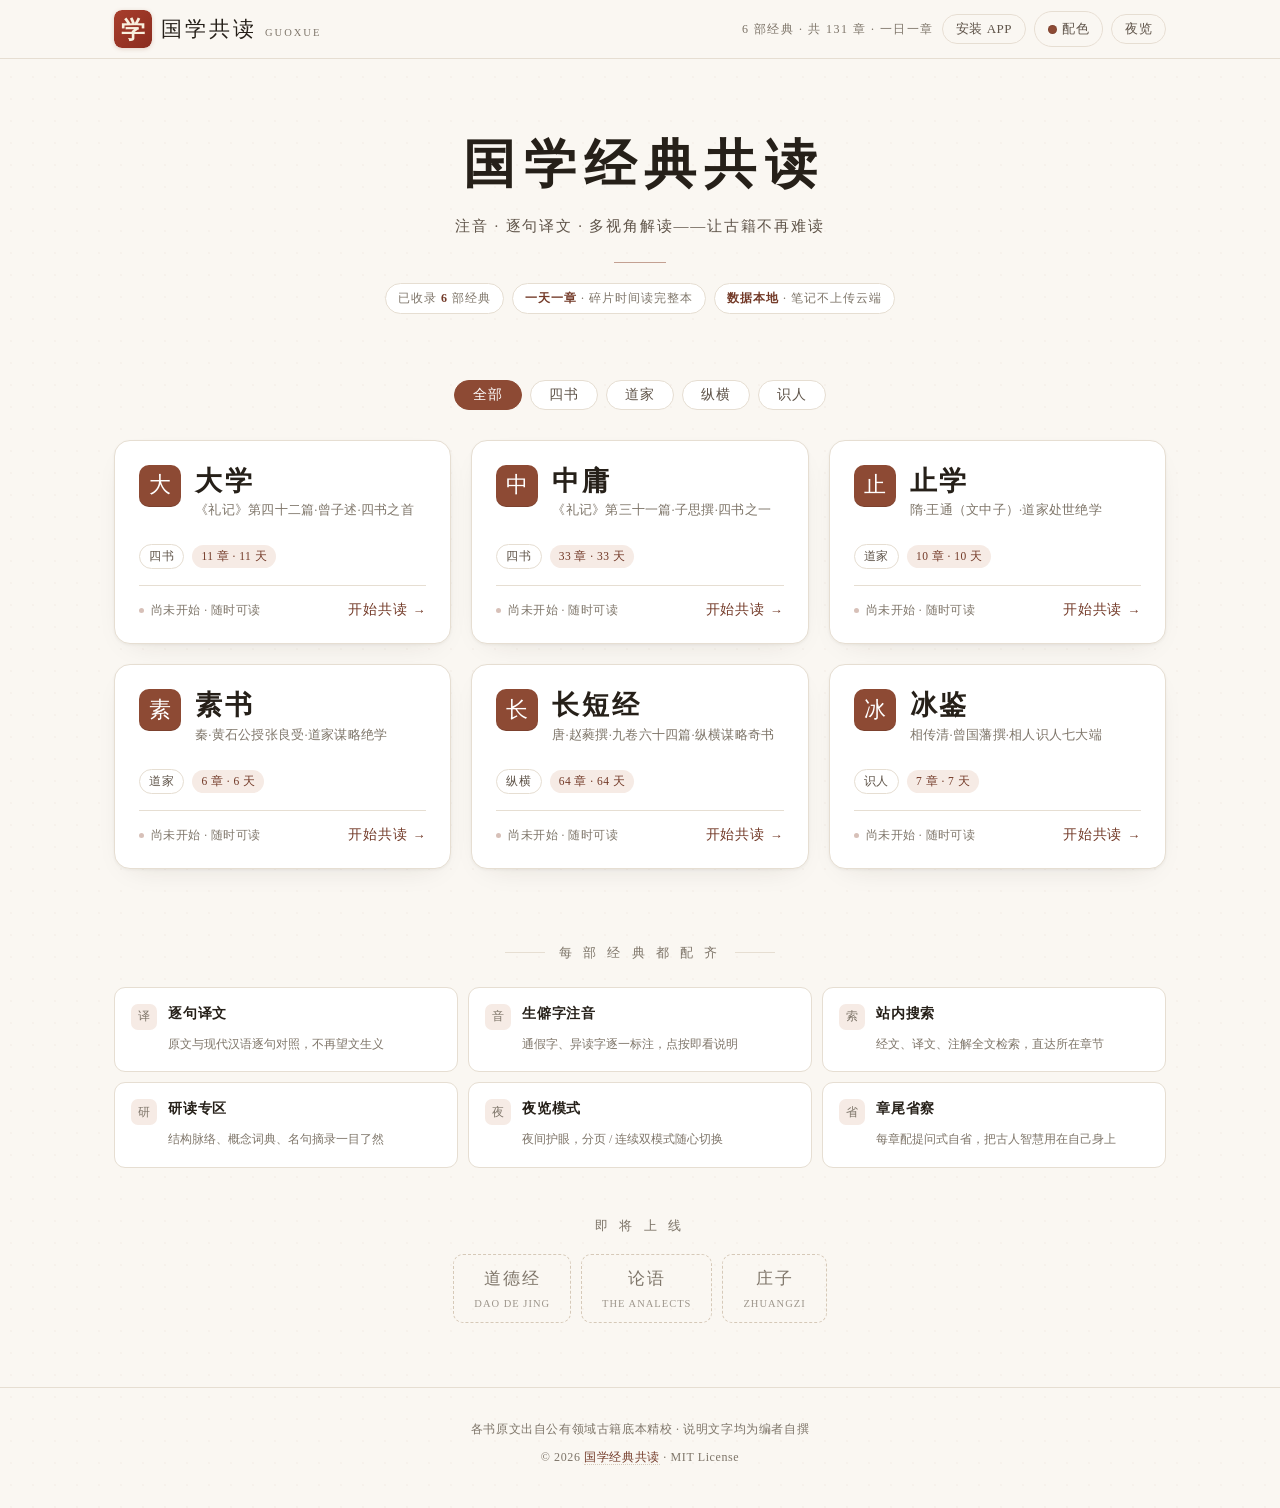
==== commit bf49fe4d: "feat: update workspace Co-authored-by: traeagent <traeagent@users.noreply.github.com>" ====
--- a/index.html
+++ b/index.html
@@ -16,7 +16,9 @@
 <meta name="description" content="国学经典共读：注音 · 逐句译文 · 多视角解读——让古籍不再难读">
 <title>国学经典共读</title>
 <link rel="stylesheet" href="/shared/palette.css?v=5">
+<link rel="stylesheet" href="/shared/pwa.css">
 <script src="/shared/appearance.js"></script>
+<script src="/shared/pwa.js" defer></script>
 <style>
 :root{
   --shadow:0 1px 3px rgba(43,36,24,.05), 0 10px 30px -18px rgba(43,36,24,.18);
@@ -222,6 +224,7 @@
     <a class="nav-brand" href="/"><img class="brand-mark" src="/favicon.svg" width="38" height="38" alt=""><span class="brand-txt">国学共读<small>GUOXUE</small></span></a>
     <div class="nav-right">
       <span class="nav-meta" id="navMeta"><span class="sk sk-meta" aria-hidden="true"></span></span>
+      <button class="icon-btn" type="button" data-pwa-install>安装 <span class="pwa-app-suffix">APP</span></button>
       <details class="pal-pick" id="palPick">
         <summary class="icon-btn" id="palBtn" title="主题配色"><span class="pal-dot"></span>配色</summary>
         <div class="pal-menu" id="palMenu"></div>
--- a/shared/pwa.css
+++ b/shared/pwa.css
@@ -0,0 +1,16 @@
+/* 国学经典共读 · PWA 安装指引 */
+.pwa-guide{width:min(420px,calc(100vw - 32px));max-height:calc(100vh - 48px);padding:0;border:1px solid var(--line);border-radius:16px;background:var(--card);color:var(--ink);box-shadow:0 20px 60px rgba(0,0,0,.22);font-family:inherit;line-height:1.8}
+.pwa-guide::backdrop{background:rgba(28,25,21,.48);backdrop-filter:blur(2px)}
+.pwa-guide-head{display:flex;align-items:center;justify-content:space-between;gap:16px;padding:16px 20px;border-bottom:1px solid var(--line)}
+.pwa-guide-head h2{margin:0;font-family:"STKaiti","KaiTi","Kaiti SC",serif;font-size:20px;font-weight:600;color:var(--accent-deep);letter-spacing:2px}
+.pwa-guide-close{width:34px;height:34px;margin:-5px -7px -5px 0;border:0;border-radius:50%;background:transparent;color:var(--soft);font-size:25px;line-height:1;cursor:pointer}
+.pwa-guide-close:hover{background:var(--accent-bg);color:var(--accent-deep)}
+.pwa-guide-body{padding:18px 20px;color:var(--soft);font-size:14px}
+.pwa-guide-body p{margin:0}
+.pwa-guide-body p+p{margin-top:10px}
+.pwa-guide-body ol{margin:10px 0 0;padding-left:23px;color:var(--ink)}
+.pwa-guide-body li+li{margin-top:6px}
+.pwa-guide-foot{display:flex;justify-content:flex-end;padding:0 20px 18px}
+.pwa-guide-ok{padding:7px 20px;border:1px solid var(--accent);border-radius:999px;background:var(--accent);color:var(--on-accent);font-family:inherit;font-size:14px;cursor:pointer}
+.pwa-guide-close:focus-visible,.pwa-guide-ok:focus-visible{outline:2px solid var(--accent);outline-offset:2px}
+@media (max-width:380px){.pwa-app-suffix{display:none}}
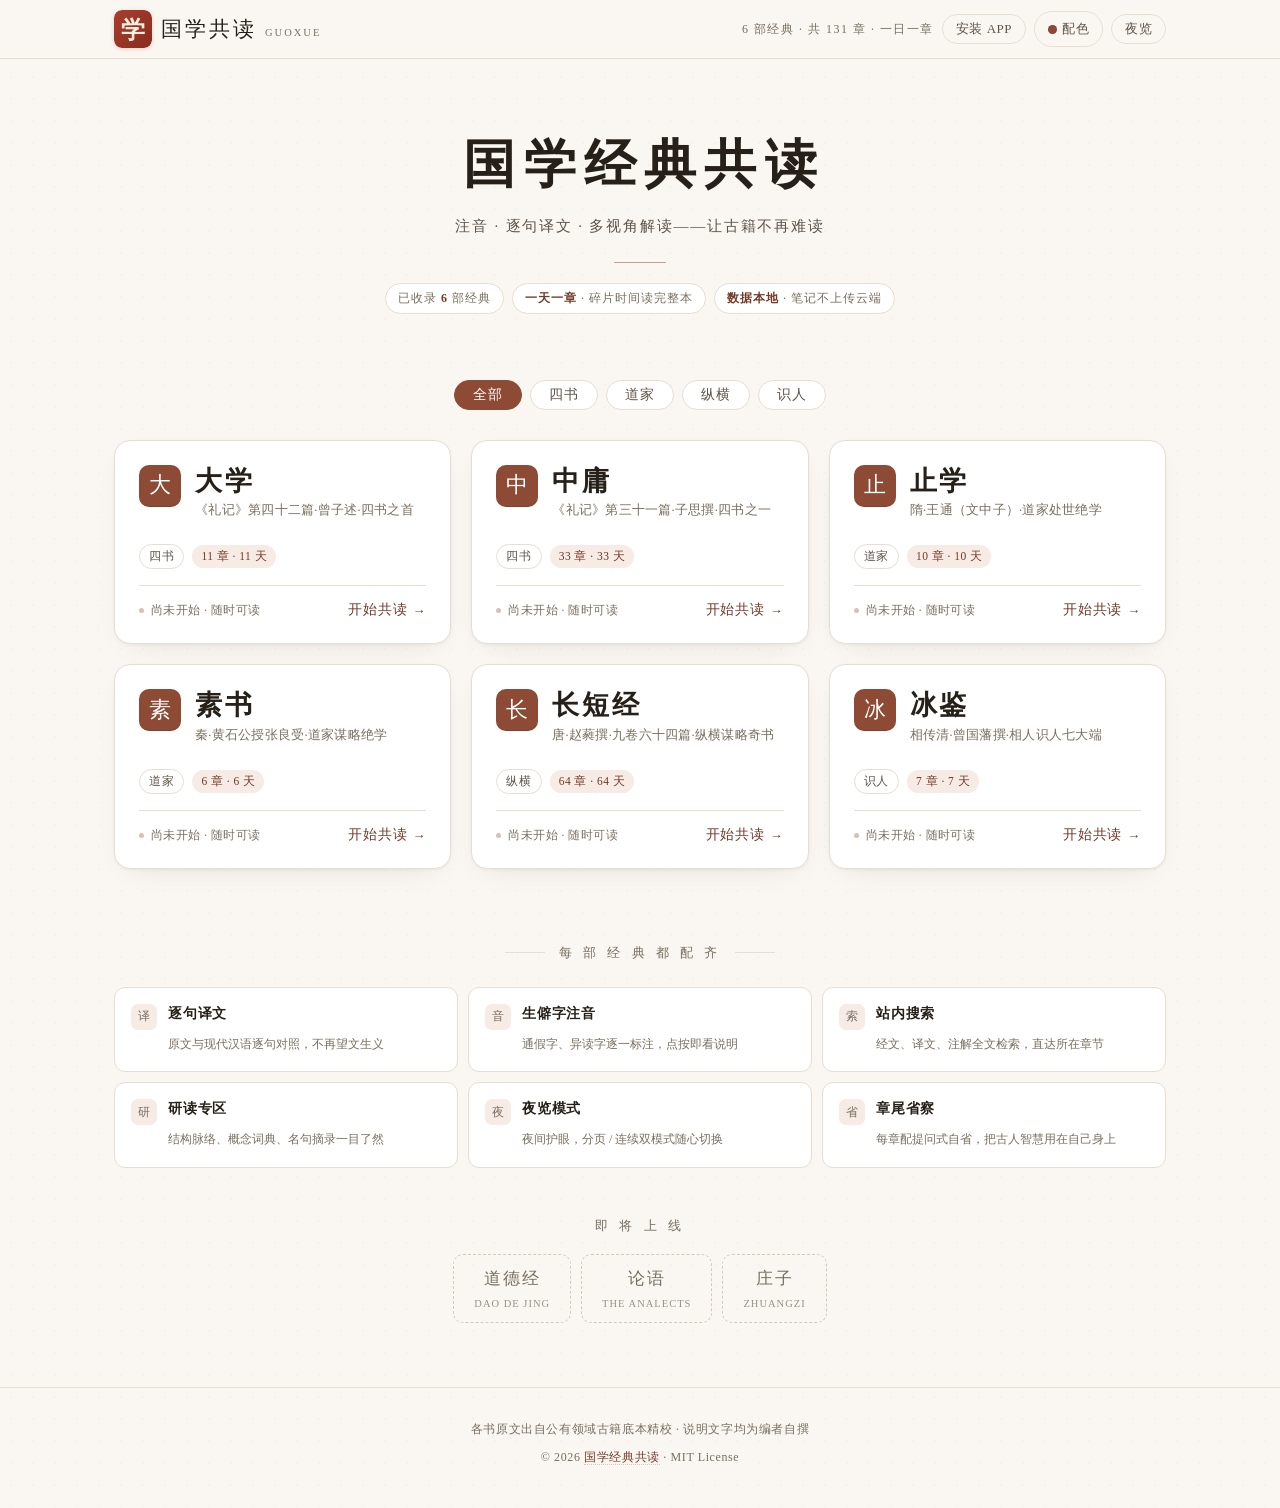
==== commit 6239c483: "feat(reader): 优化大学全书共读体验 - 原文区采用显示译注，就近展示译文与词义 - 大学 11 章接入研读页风格深读区与 reading 数据 - 校验脚本支持新版结构，缓存版本与 RE" ====
--- a/index.html
+++ b/index.html
@@ -15,7 +15,7 @@
 <meta name="color-scheme" content="light dark">
 <meta name="description" content="国学经典共读：注音 · 逐句译文 · 多视角解读——让古籍不再难读">
 <title>国学经典共读</title>
-<link rel="stylesheet" href="/shared/palette.css?v=5">
+<link rel="stylesheet" href="/shared/palette.css?v=6">
 <link rel="stylesheet" href="/shared/pwa.css">
 <script src="/shared/appearance.js"></script>
 <script src="/shared/pwa.js" defer></script>
--- a/shared/palette.css
+++ b/shared/palette.css
@@ -8,7 +8,7 @@
 
 /* —— E 赭红（默认，日间） —— */
 :root{
-  --paper:#faf7f2; --card:#ffffff; --ink:#262019; --soft:#5f5449; --muted:#7e7569;
+  --paper:#faf7f2; --card:#ffffff; --ink:#262019; --soft:#5f5449; --muted:#786e5f;
   --accent:#8d4a34; --accent-deep:#733a28; --accent-bg:#f6ebe5;
   --line:#e6ded2; --line-strong:#d6c9b8;
   --dot:rgba(141,74,52,.03);
@@ -18,7 +18,7 @@
 
 /* —— A 纸墨（日间） —— */
 [data-pal="a"]{
-  --paper:#faf8f5; --card:#ffffff; --ink:#2b2418; --soft:#6b5e4a; --muted:#807566;
+  --paper:#faf8f5; --card:#ffffff; --ink:#2b2418; --soft:#6b5e4a; --muted:#786e5f;
   --accent:#8b5e3c; --accent-deep:#74482b; --accent-bg:#f5efe8;
   --line:#e6dfd3; --line-strong:#d8cdb9;
   --dot:rgba(139,94,60,.035);
@@ -26,25 +26,25 @@
 
 /* —— 其余四套（日间） —— */
 [data-pal="b"]{
-  --paper:#f7f5f2; --ink:#262322; --soft:#5c5650; --muted:#7c756d;
+  --paper:#f7f5f2; --ink:#262322; --soft:#5c5650; --muted:#756c63;
   --accent:#9e3b32; --accent-deep:#7f2c25; --accent-bg:#f7ece8;
   --line:#e4ded6; --line-strong:#d4ccc1;
   --dot:rgba(158,59,50,.028);
 }
 [data-pal="c"]{
-  --paper:#f6f7f6; --ink:#232a2e; --soft:#4f5d66; --muted:#6c7880;
+  --paper:#f6f7f6; --ink:#232a2e; --soft:#4f5d66; --muted:#64737b;
   --accent:#33566e; --accent-deep:#264254; --accent-bg:#e9eff2;
   --line:#dfe3e1; --line-strong:#c6cfcf;
   --dot:rgba(51,86,110,.028);
 }
 [data-pal="d"]{
-  --paper:#f5f7f2; --ink:#23291f; --soft:#4e5c48; --muted:#6e7a67;
+  --paper:#f5f7f2; --ink:#23291f; --soft:#4e5c48; --muted:#667260;
   --accent:#47694f; --accent-deep:#35523c; --accent-bg:#e9efe6;
   --line:#dee3d8; --line-strong:#c3cfc0;
   --dot:rgba(71,105,79,.03);
 }
 [data-pal="e"]{
-  --paper:#faf7f2; --ink:#262019; --soft:#5f5449; --muted:#7e7569;
+  --paper:#faf7f2; --ink:#262019; --soft:#5f5449; --muted:#786e5f;
   --accent:#8d4a34; --accent-deep:#733a28; --accent-bg:#f6ebe5;
   --line:#e6ded2; --line-strong:#d6c9b8;
   --dot:rgba(141,74,52,.03);
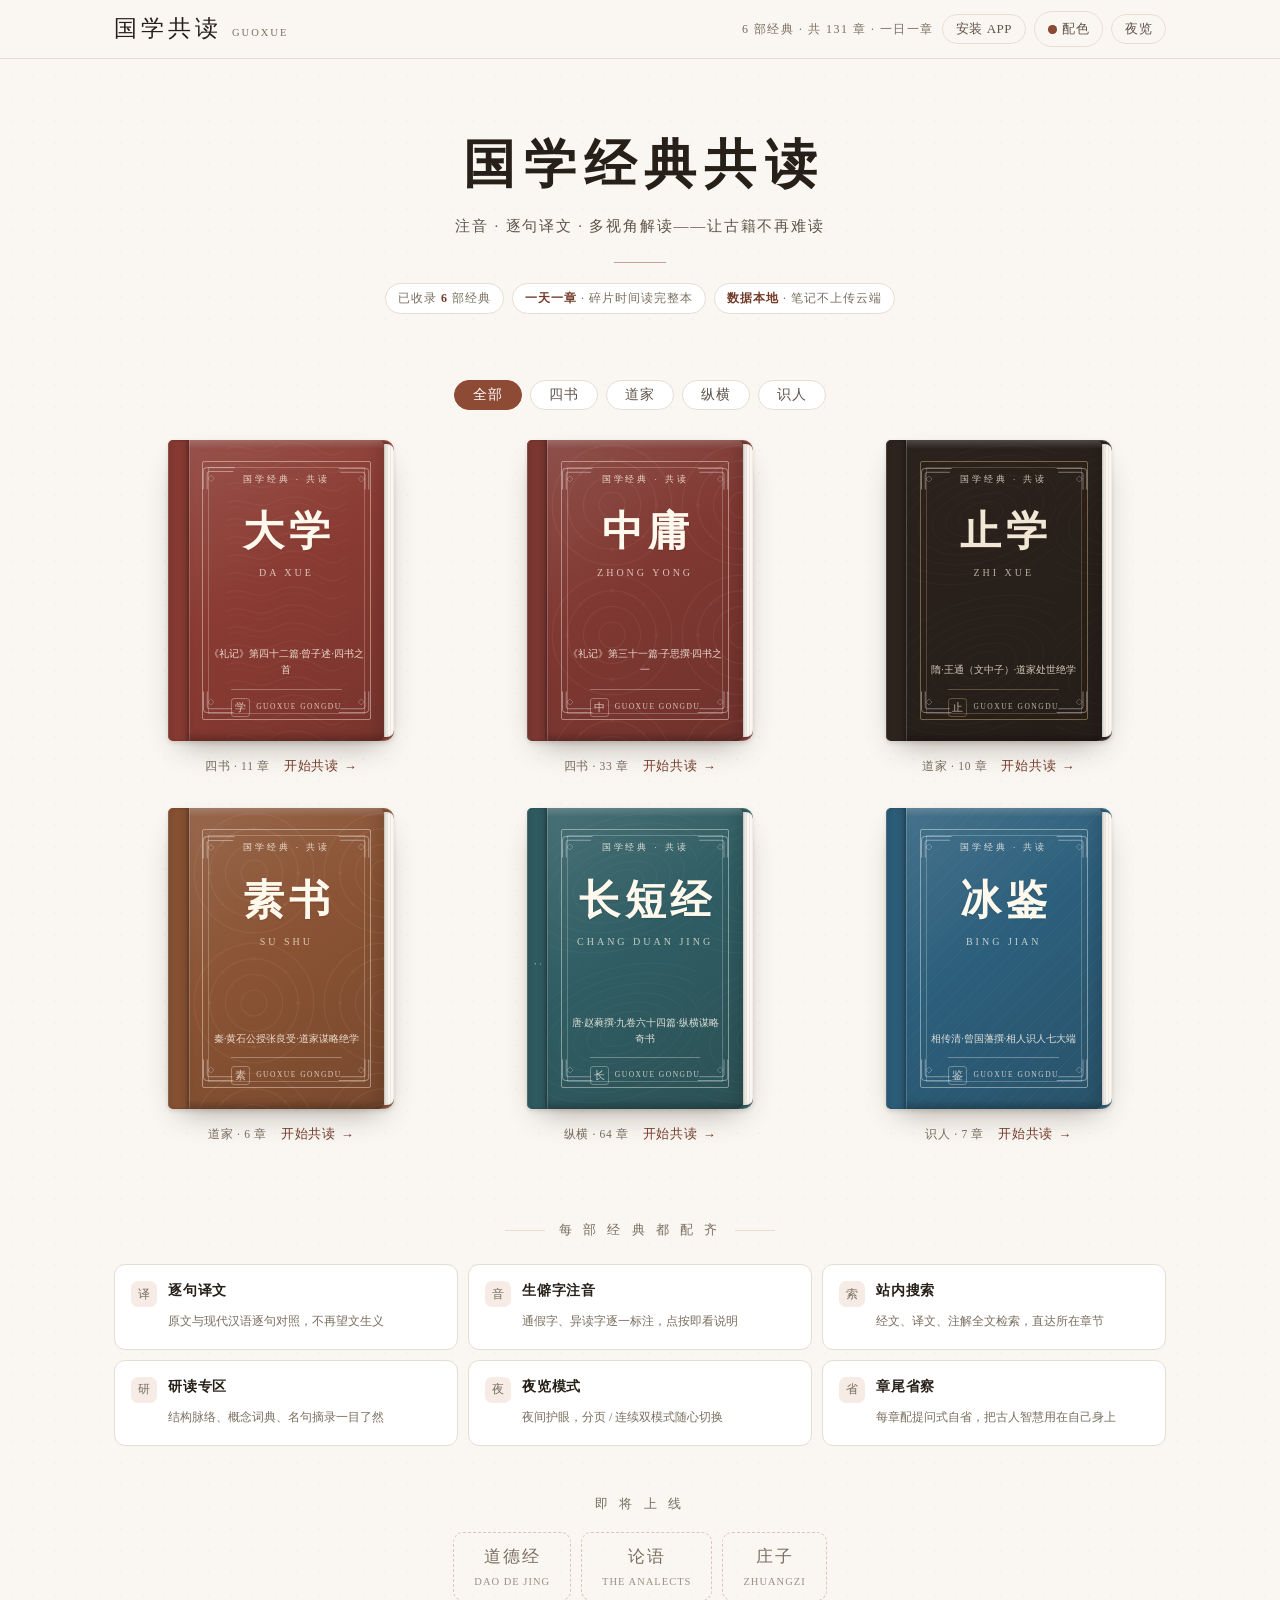
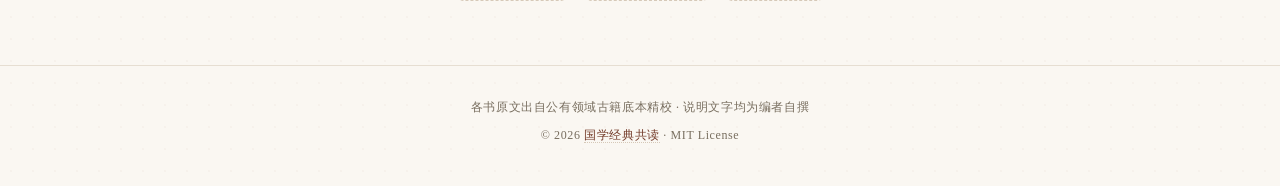
==== commit a9b0c27e: "feat: 全站统一实体书封视觉与书架卡片 新增共享书封组件与 SVG 纹理；首页书架改为纸面书封网格并精简信息行；阅读器封面、侧栏、工具箱与研读入口统一书封；同步生成模板、PWA 缓存与文档。" ====
--- a/index.html
+++ b/index.html
@@ -16,7 +16,9 @@
 <meta name="description" content="国学经典共读：注音 · 逐句译文 · 多视角解读——让古籍不再难读">
 <title>国学经典共读</title>
 <link rel="stylesheet" href="/shared/palette.css?v=6">
+<link rel="stylesheet" href="/shared/book-cover.css?v=7">
 <link rel="stylesheet" href="/shared/pwa.css">
+<script src="/shared/book-cover.js?v=4"></script>
 <script src="/shared/appearance.js"></script>
 <script src="/shared/pwa.js" defer></script>
 <style>
@@ -44,9 +46,8 @@
 /* ── 顶栏 ── */
 .nav{position:sticky;top:0;z-index:60;background:var(--paper);background:color-mix(in srgb,var(--paper) 92%,transparent);backdrop-filter:blur(10px);border-bottom:1px solid var(--line);padding-top:env(safe-area-inset-top,0px)}
 .nav-inner{max-width:1100px;margin:0 auto;padding:0 24px;height:58px;display:flex;align-items:center;justify-content:space-between;gap:14px}
-.nav-brand{font-family:"STKaiti","KaiTi","Kaiti SC",serif;font-size:21px;letter-spacing:3px;text-decoration:none;display:inline-flex;align-items:center;gap:9px}
-.brand-mark{width:38px;height:38px;border-radius:8px;flex:none;display:block;box-shadow:0 1px 4px rgba(141,74,52,.22)}
-.brand-txt{display:inline-flex;align-items:baseline;gap:8px;white-space:nowrap}
+.nav-brand{font-family:"STKaiti","KaiTi","Kaiti SC",serif;font-size:23px;letter-spacing:4px;text-decoration:none;display:inline-flex;align-items:baseline;color:var(--ink)}
+.brand-txt{display:inline-flex;align-items:baseline;gap:10px;white-space:nowrap}
 .nav-brand small{font-family:inherit;font-size:10.5px;letter-spacing:2px;color:var(--muted)}
 .nav-right{display:flex;align-items:center;gap:8px}
 .nav-meta{font-size:12px;color:var(--muted);letter-spacing:1.5px}
@@ -83,50 +84,35 @@
 .filter-bar button.active{background:var(--accent);border-color:var(--accent);color:var(--on-accent);font-weight:500}
 .filter-bar button:focus-visible{outline:2px solid var(--accent);outline-offset:2px}
 
-/* ── 书卡 ── */
+/* ── 书架：书封直接落在纸面上，信息只保留一行 ── */
 .container{width:100%;max-width:1100px;margin:0 auto;padding:0 24px}
-.grid{display:grid;grid-template-columns:1fr;gap:20px;padding-bottom:16px}
+.grid{display:grid;grid-template-columns:1fr;gap:30px 24px;padding-bottom:16px}
 @media (min-width:700px){.grid{grid-template-columns:repeat(2,1fr)}}
 @media (min-width:1040px){.grid{grid-template-columns:repeat(3,1fr)}}
-.card{
-  position:relative;background:var(--card);border:1px solid var(--line);border-radius:16px;
-  padding:24px 24px 20px;display:flex;flex-direction:column;
-  transition:transform .2s,border-color .2s,box-shadow .2s;box-shadow:var(--shadow);
-}
-.card:hover{transform:translateY(-3px);border-color:var(--line-strong);box-shadow:0 2px 6px rgba(43,36,24,.05),0 18px 40px -22px rgba(43,36,24,.3)}
-.card-top{display:flex;align-items:flex-start;gap:14px;margin-bottom:10px}
-.card-seal{flex:none;width:42px;height:42px;border-radius:10px;background:var(--accent);color:var(--on-accent);display:flex;align-items:center;justify-content:center;font-family:"STKaiti","KaiTi",serif;font-size:22px;letter-spacing:0;box-shadow:inset 0 -1px 0 rgba(0,0,0,.12)}
-.card .name{font-family:"STKaiti","KaiTi","Kaiti SC",serif;font-size:27px;font-weight:600;letter-spacing:.1em;line-height:1.2}
-.card .authors{font-size:12.5px;color:var(--muted);margin-top:3px;line-height:1.6;letter-spacing:.02em}
-.card .meta-row{display:flex;align-items:center;gap:8px;flex-wrap:wrap;margin:14px 0 16px;font-size:11.5px;color:var(--soft)}
-.card .cat-tag{border:1px solid var(--line);border-radius:999px;padding:1px 9px;letter-spacing:.06em}
-.card .chapter-badge{background:var(--accent-bg);color:var(--accent-deep);border-radius:999px;padding:1px 9px;letter-spacing:.04em}
-.card .card-foot{display:flex;align-items:center;justify-content:space-between;gap:10px;margin-top:auto;padding-top:12px;border-top:1px solid var(--line)}
-.card .prog{display:flex;align-items:center;gap:7px;font-size:11.5px;color:var(--muted);letter-spacing:.04em;min-width:0}
-.card .prog .dot{width:5px;height:5px;border-radius:50%;background:var(--accent);opacity:.7;flex:none}
-.card .go{display:inline-flex;align-items:center;gap:5px;font-size:13.5px;letter-spacing:.06em;color:var(--accent-deep);text-decoration:none;white-space:nowrap;transition:color .16s}
+@media (min-width:1360px){.container{max-width:1240px}.grid{grid-template-columns:repeat(4,1fr)}}
+.card{position:relative;display:flex;flex-direction:column;min-width:0}
+.card-cover-link{display:block;width:100%;max-width:226px;margin:0 auto 14px;color:inherit;text-decoration:none}
+.card-cover-link:focus-visible{outline:2px solid var(--accent);outline-offset:6px;border-radius:10px}
+.card .card-foot{display:flex;align-items:center;justify-content:center;gap:14px;padding:0 4px}
+.card-meta{font-size:11.5px;color:var(--muted);letter-spacing:.06em;white-space:nowrap;overflow:hidden;text-overflow:ellipsis}
+.card .go{display:inline-flex;align-items:center;gap:5px;font-size:12.5px;letter-spacing:.06em;color:var(--accent-deep);text-decoration:none;white-space:nowrap;transition:color .16s}
 .card .go .ar{font-size:13px;line-height:1;transition:transform .16s}
 .card .go:hover{color:var(--accent)}
 .card .go:hover .ar{transform:translateX(3px)}
 .card .go:focus-visible{outline:2px solid var(--accent);outline-offset:3px;border-radius:4px}
 
-/* ── 首屏骨架：与真实书卡同构，数据到位时页面不跳动 ── */
+/* ── 首屏骨架：与真实书封同构，数据到位时页面不跳动 ── */
 .sk{position:relative;display:block;overflow:hidden;background:var(--line);border-radius:6px}
 .sk::after{content:"";position:absolute;inset:0;transform:translateX(-100%);background:linear-gradient(90deg,transparent,color-mix(in srgb,var(--card) 75%,transparent),transparent);animation:skShine 1.4s ease-in-out infinite}
 @keyframes skShine{to{transform:translateX(100%)}}
-.sk-card{pointer-events:none;min-height:204px}
-.sk-card .card-seal{background:var(--line);box-shadow:none}
-.sk-stack{flex:1;min-width:0}
-.sk-name{width:78px;height:28px;margin-top:3px}
-.sk-authors{width:176px;max-width:100%;height:11px;margin-top:9px}
-.sk-tag{width:50px;height:18px;border-radius:999px}
-.sk-badge{width:86px;height:18px;border-radius:999px}
-.sk-prog{width:112px;height:11px}
+.sk-card{pointer-events:none}
+.sk-cover{width:100%;max-width:226px;margin:0 auto 14px;aspect-ratio:3/4;border-radius:10px}
+.sk-line{height:11px;border-radius:999px}
+.sk-line.meta{width:38%;height:11px}
 .sk-go{width:68px;height:13px}
 .sk-pill{width:62px;height:31px;border-radius:999px}
 .sk-stat{width:104px;height:14px;margin:4px 0;border-radius:999px}
 .sk-meta{display:inline-block;width:124px;height:10px;border-radius:999px;vertical-align:middle}
-@media (max-width:699px){.sk-card{min-height:200px}}
 @media (prefers-reduced-motion:reduce){.sk::after{animation:none}}
 
 /* ── 书目载入失败 ── */
@@ -196,8 +182,7 @@
   .hero .stats{gap:6px}
   .nav-inner{height:54px;padding:0 12px;gap:10px}
   .nav-meta{display:none}
-  .nav-brand{font-size:18.5px;letter-spacing:2px;gap:7px}
-  .brand-mark{width:30px;height:30px;border-radius:6px}
+  .nav-brand{font-size:19px;letter-spacing:2.5px}
   .brand-txt small{display:none}
   .nav-right{gap:6px}
   .icon-btn{font-size:12.5px;padding:5px 10px;letter-spacing:.3px}
@@ -205,10 +190,8 @@
   .resume{margin-bottom:4px}
   .filter-bar{padding:20px 12px 24px}
   .filter-bar button{padding:5px 14px;font-size:12.5px}
-  .grid{gap:14px;padding-bottom:12px}
-  .card{padding:18px;border-radius:14px}
-  .card .name{font-size:24px}
-  .card .card-seal{width:36px;height:36px;font-size:19px;border-radius:9px}
+  .grid{gap:24px 14px;padding-bottom:12px}
+  .card-cover-link,.sk-cover{max-width:210px;margin-bottom:12px}
   .benefits{margin-top:40px}
   .benefits-inner{grid-template-columns:1fr}
   .benefits h2{letter-spacing:3px}
@@ -221,7 +204,7 @@
 
 <header class="nav">
   <div class="nav-inner">
-    <a class="nav-brand" href="/"><img class="brand-mark" src="/favicon.svg" width="38" height="38" alt=""><span class="brand-txt">国学共读<small>GUOXUE</small></span></a>
+    <a class="nav-brand" href="/"><span class="brand-txt">国学共读<small>GUOXUE</small></span></a>
     <div class="nav-right">
       <span class="nav-meta" id="navMeta"><span class="sk sk-meta" aria-hidden="true"></span></span>
       <button class="icon-btn" type="button" data-pwa-install>安装 <span class="pwa-app-suffix">APP</span></button>
@@ -261,34 +244,28 @@
 <main class="container">
   <div class="grid" id="bookGrid" aria-busy="true">
     <article class="card sk-card" aria-hidden="true">
-      <div class="card-top"><span class="card-seal"></span><div class="sk-stack"><span class="sk sk-name"></span><span class="sk sk-authors"></span></div></div>
-      <div class="meta-row"><span class="sk sk-tag"></span><span class="sk sk-badge"></span></div>
-      <div class="card-foot"><span class="sk sk-prog"></span><span class="sk sk-go"></span></div>
-    </article>
-    <article class="card sk-card" aria-hidden="true">
-      <div class="card-top"><span class="card-seal"></span><div class="sk-stack"><span class="sk sk-name"></span><span class="sk sk-authors"></span></div></div>
-      <div class="meta-row"><span class="sk sk-tag"></span><span class="sk sk-badge"></span></div>
-      <div class="card-foot"><span class="sk sk-prog"></span><span class="sk sk-go"></span></div>
-    </article>
-    <article class="card sk-card" aria-hidden="true">
-      <div class="card-top"><span class="card-seal"></span><div class="sk-stack"><span class="sk sk-name"></span><span class="sk sk-authors"></span></div></div>
-      <div class="meta-row"><span class="sk sk-tag"></span><span class="sk sk-badge"></span></div>
-      <div class="card-foot"><span class="sk sk-prog"></span><span class="sk sk-go"></span></div>
-    </article>
-    <article class="card sk-card" aria-hidden="true">
-      <div class="card-top"><span class="card-seal"></span><div class="sk-stack"><span class="sk sk-name"></span><span class="sk sk-authors"></span></div></div>
-      <div class="meta-row"><span class="sk sk-tag"></span><span class="sk sk-badge"></span></div>
-      <div class="card-foot"><span class="sk sk-prog"></span><span class="sk sk-go"></span></div>
-    </article>
-    <article class="card sk-card" aria-hidden="true">
-      <div class="card-top"><span class="card-seal"></span><div class="sk-stack"><span class="sk sk-name"></span><span class="sk sk-authors"></span></div></div>
-      <div class="meta-row"><span class="sk sk-tag"></span><span class="sk sk-badge"></span></div>
-      <div class="card-foot"><span class="sk sk-prog"></span><span class="sk sk-go"></span></div>
-    </article>
-    <article class="card sk-card" aria-hidden="true">
-      <div class="card-top"><span class="card-seal"></span><div class="sk-stack"><span class="sk sk-name"></span><span class="sk sk-authors"></span></div></div>
-      <div class="meta-row"><span class="sk sk-tag"></span><span class="sk sk-badge"></span></div>
-      <div class="card-foot"><span class="sk sk-prog"></span><span class="sk sk-go"></span></div>
+      <span class="sk sk-cover"></span>
+      <div class="card-foot"><span class="sk sk-line meta"></span><span class="sk sk-go"></span></div>
+    </article>
+    <article class="card sk-card" aria-hidden="true">
+      <span class="sk sk-cover"></span>
+      <div class="card-foot"><span class="sk sk-line meta"></span><span class="sk sk-go"></span></div>
+    </article>
+    <article class="card sk-card" aria-hidden="true">
+      <span class="sk sk-cover"></span>
+      <div class="card-foot"><span class="sk sk-line meta"></span><span class="sk sk-go"></span></div>
+    </article>
+    <article class="card sk-card" aria-hidden="true">
+      <span class="sk sk-cover"></span>
+      <div class="card-foot"><span class="sk sk-line meta"></span><span class="sk sk-go"></span></div>
+    </article>
+    <article class="card sk-card" aria-hidden="true">
+      <span class="sk sk-cover"></span>
+      <div class="card-foot"><span class="sk sk-line meta"></span><span class="sk sk-go"></span></div>
+    </article>
+    <article class="card sk-card" aria-hidden="true">
+      <span class="sk sk-cover"></span>
+      <div class="card-foot"><span class="sk sk-line meta"></span><span class="sk sk-go"></span></div>
     </article>
   </div>
 </main>
@@ -322,6 +299,12 @@
 <script>
 var BOOKS = [];
 var currentCat = "all";
+
+function esc(s) {
+  return String(s == null ? '' : s)
+    .replace(/&/g, '&amp;').replace(/</g, '&lt;').replace(/>/g, '&gt;')
+    .replace(/"/g, '&quot;');
+}
 
 /* 外观：主题（guoxue_theme）+ 配色（guoxue_pal），与阅读器共用 */
 var PALS = [
@@ -462,20 +445,15 @@
 
   var html = filtered.map(function (b) {
     var n = lastRead(b.key);
-    var line = n > 0
-      ? '<span class="dot"></span>上次读到第 ' + n + ' 章'
-      : '<span class="dot" style="opacity:.35"></span>尚未开始 · 随时可读';
-    return '<article class="card">'
-      + '<div class="card-top">'
-      + '  <span class="card-seal">' + b.book.charAt(0) + '</span>'
-      + '  <div><div class="name">' + b.book + '</div>'
-      + '  <div class="authors">' + b.subtitle + '</div></div>'
-      + '</div>'
-      + '<div class="meta-row"><span class="cat-tag">' + (b.cat || '经典') + '</span>'
-      + '<span class="chapter-badge">' + b.total + ' 章 · ' + b.total + ' 天</span></div>'
+    var url = '/' + esc(b.key) + '/';
+    var name = esc(b.book);
+    var cover = window.BookCover ? window.BookCover.html(b, { size: 'large' }) : '';
+    var cta = n > 0 ? '继续第 ' + n + ' 章' : '开始共读';
+    return '<article class="card shelf-card">'
+      + '<a class="card-cover-link" href="' + url + '" aria-label="' + name + '书封 · 进入共读">' + cover + '</a>'
       + '<div class="card-foot">'
-      + '  <span class="prog">' + line + '</span>'
-      + '  <a class="go" href="/' + b.key + '/">' + (n > 0 ? '继续共读' : '开始共读') + '<span class="ar">→</span></a>'
+      + '  <span class="card-meta">' + esc(b.cat || '经典') + ' · ' + b.total + ' 章</span>'
+      + '  <a class="go" href="' + url + '">' + cta + '<span class="ar">→</span></a>'
       + '</div>'
       + '</article>';
   }).join('');
--- a/shared/book-cover.css
+++ b/shared/book-cover.css
@@ -0,0 +1,204 @@
+/* ================================================================
+   国学经典共读 · 共享实体书封组件
+   - 由 shared/book-cover.js 输出 DOM；首页 / 阅读器封面 / 侧栏 / 工具箱 / 研读页共用
+   - 仅书封个性色由组件变量 --bc-color 注入（来自 books.json.theme）
+   - 其余颜色、字体、间距尽量引用 shared/palette.css 令牌
+   ================================================================ */
+.bc{
+  --bc-color:var(--accent);
+  --bc-ink:#fff8ec;
+  --bc-line:rgba(255,248,236,.42);
+  --bc-edge:color-mix(in srgb,var(--bc-color) 88%,#1a110d);
+  position:relative;display:block;width:100%;aspect-ratio:3/4;
+  perspective:1200px;line-height:1.4;isolation:isolate;
+}
+.bc *{box-sizing:border-box}
+
+/* 书本实体：书脊 + 封面 + 书页侧边，三层上下齐平收口 */
+.bc-book{
+  position:absolute;inset:0;border-radius:5px 10px 10px 5px;background:var(--bc-edge);
+  box-shadow:0 2px 4px rgba(40,28,18,.12),0 14px 30px -14px rgba(40,28,18,.45),inset 0 0 0 1px rgba(255,255,255,.16);
+  transform-style:preserve-3d;transition:transform .38s cubic-bezier(.2,.7,.25,1),box-shadow .38s;overflow:hidden;
+}
+.bc-spine{
+  position:absolute;left:0;top:0;bottom:0;width:9%;z-index:3;
+  border-radius:5px 0 0 5px;
+  background:linear-gradient(90deg,color-mix(in srgb,var(--bc-color) 88%,#1a110d),color-mix(in srgb,var(--bc-color) 97%,#1a110d) 45%,color-mix(in srgb,var(--bc-color) 86%,#1a110d));
+  box-shadow:inset -2px 0 3px rgba(0,0,0,.22),inset 1px 0 0 rgba(255,255,255,.14);
+}
+.bc-spine i{
+  position:absolute;left:50%;top:50%;transform:translate(-50%,-50%);
+  writing-mode:vertical-rl;text-orientation:upright;font-style:normal;
+  font-family:"STKaiti","KaiTi",serif;font-size:clamp(8px,1.1vw,12px);
+  letter-spacing:.32em;color:rgba(255,248,236,.8);white-space:nowrap;max-height:84%;overflow:hidden;
+}
+.bc-face{
+  position:absolute;left:9%;right:4.5%;top:0;bottom:0;z-index:2;
+  border-radius:0 6px 6px 0;overflow:hidden;
+  background:linear-gradient(145deg,color-mix(in srgb,var(--bc-color) 88%,#fff),var(--bc-color) 45%,color-mix(in srgb,var(--bc-color) 84%,#1a110d));
+  box-shadow:inset 1px 0 0 rgba(255,255,255,.2),inset -6px 0 14px rgba(0,0,0,.12);
+}
+/* 封面上沿受光、下沿落影，让上下收口有书页厚度感 */
+.bc-face::before,.bc-face::after{content:"";position:absolute;left:0;right:0;height:3%;z-index:1;pointer-events:none}
+.bc-face::before{top:0;background:linear-gradient(180deg,rgba(255,255,255,.18),transparent)}
+.bc-face::after{bottom:0;background:linear-gradient(0deg,rgba(0,0,0,.18),transparent)}
+.bc-pages{
+  position:absolute;right:0;top:1.4%;bottom:1.4%;width:4.5%;z-index:1;
+  border-radius:0 7px 7px 0;
+  background:repeating-linear-gradient(90deg,color-mix(in srgb,var(--paper) 84%,#b49d7a) 0 1px,var(--paper) 1px 3px);
+  box-shadow:inset 2px 0 3px rgba(0,0,0,.16),inset -1px 0 0 rgba(255,255,255,.2);
+}
+
+/* 纹理与压印框 */
+.bc-grain{
+  position:absolute;inset:0;pointer-events:none;
+  background-image:url('/assets/cover-textures/grid.svg');background-size:42px 42px;
+  opacity:.16;mix-blend-mode:soft-light;
+}
+.bc--wave .bc-grain{background-image:url('/assets/cover-textures/wave.svg');background-size:100% 18px;opacity:.22}
+.bc--contour .bc-grain{background-image:url('/assets/cover-textures/contour.svg');background-size:150px 150px;opacity:.2}
+.bc--concentric .bc-grain{background-image:url('/assets/cover-textures/concentric.svg');background-size:130px 130px;opacity:.24}
+.bc--diagonal .bc-grain{background-image:url('/assets/cover-textures/diagonal.svg');background-size:36px 36px;opacity:.2}
+.bc--grid .bc-grain{background-image:url('/assets/cover-textures/grid.svg');background-size:42px 42px}
+.bc-frame{position:absolute;inset:7%;border:1px solid var(--bc-line);border-radius:2px;pointer-events:none}
+.bc-frame::after{content:"";position:absolute;inset:5px;border:1px solid color-mix(in srgb,var(--bc-line) 55%,transparent)}
+.bc-corner{
+  position:absolute;width:20%;height:14%;opacity:.75;
+  background:url('/assets/cover-textures/corner-ornament.svg') no-repeat center/contain;
+}
+.bc-corner--tl{left:-1px;top:-1px}
+.bc-corner--tr{right:-1px;top:-1px;transform:scaleX(-1)}
+.bc-corner--bl{left:-1px;bottom:-1px;transform:scaleY(-1)}
+.bc-corner--br{right:-1px;bottom:-1px;transform:scale(-1)}
+
+/* 封面文字层 */
+.bc-content{
+  position:absolute;inset:11% 10% 8%;z-index:2;
+  display:flex;flex-direction:column;align-items:center;justify-content:center;
+  text-align:center;color:var(--bc-ink);
+  font-family:"Songti SC","STSong","Noto Serif SC",serif;
+}
+.bc-eyebrow{font-size:9px;letter-spacing:.32em;opacity:.82;white-space:nowrap}
+.bc-title{
+  margin:14% 0 7%;font-family:"STKaiti","KaiTi","Kaiti SC",serif;
+  font-size:clamp(30px,3.2vw,44px);font-weight:600;letter-spacing:.12em;text-indent:.12em;
+  line-height:1.18;white-space:nowrap;text-shadow:0 1px 2px rgba(0,0,0,.12);
+}
+.bc-latin{font-family:Georgia,"Times New Roman",serif;font-size:10px;letter-spacing:.3em;text-transform:uppercase;opacity:.72}
+.bc-sub{
+  margin-top:auto;max-width:100%;font-size:9.5px;line-height:1.65;opacity:.84;
+  display:-webkit-box;-webkit-line-clamp:2;-webkit-box-orient:vertical;overflow:hidden;
+}
+.bc-imprint{
+  margin-top:10px;padding-top:8px;border-top:1px solid var(--bc-line);
+  display:inline-flex;align-items:center;gap:6px;
+  font-family:Georgia,serif;font-size:7.5px;letter-spacing:.2em;opacity:.74;white-space:nowrap;
+}
+.bc-mark{
+  font-style:normal;font-family:"STKaiti","KaiTi",serif;font-size:11px;
+  width:19px;height:19px;display:inline-flex;align-items:center;justify-content:center;
+  border:1px solid var(--bc-line);border-radius:3px;letter-spacing:0;
+}
+
+/* 宣纸变体：素书 —— 暖赭纸面 + 同心水纹 */
+.bc--paper{--bc-line:color-mix(in srgb,var(--bc-color) 46%,transparent);--bc-edge:color-mix(in srgb,var(--bc-color) 12%,var(--paper))}
+.bc--paper .bc-face{
+  background:linear-gradient(135deg,color-mix(in srgb,var(--bc-color) 20%,var(--paper)),color-mix(in srgb,var(--bc-color) 11%,var(--card)) 55%,color-mix(in srgb,var(--bc-color) 24%,var(--paper)));
+  box-shadow:inset 1px 0 0 rgba(255,255,255,.55),inset -6px 0 14px rgba(120,78,42,.1);
+}
+.bc--paper .bc-content{color:color-mix(in srgb,var(--bc-color) 82%,#3a2414)}
+.bc--paper .bc-grain{filter:invert(1);opacity:.16;mix-blend-mode:multiply}
+.bc--paper .bc-spine{
+  background:linear-gradient(90deg,color-mix(in srgb,var(--bc-color) 12%,var(--paper)),color-mix(in srgb,var(--bc-color) 17%,var(--paper)) 45%,color-mix(in srgb,var(--bc-color) 10%,var(--paper)));
+  box-shadow:inset -1px 0 2px rgba(90,58,30,.18),inset 1px 0 0 rgba(255,255,255,.5);
+}
+.bc--paper .bc-spine i{color:color-mix(in srgb,var(--bc-color) 78%,#3a2414);opacity:.9}
+
+/* 玄墨变体：止学 —— 玄色封皮 + 暖金压印 */
+.bc--ink{--bc-ink:#f2e7d5;--bc-line:rgba(205,168,112,.5)}
+.bc--ink .bc-face{background:linear-gradient(150deg,color-mix(in srgb,var(--bc-color) 88%,#1a1512),color-mix(in srgb,var(--bc-color) 68%,#120e0c))}
+.bc--ink .bc-spine{background:linear-gradient(90deg,color-mix(in srgb,var(--bc-color) 92%,#120e0c),var(--bc-color) 45%,color-mix(in srgb,var(--bc-color) 86%,#120e0c))}
+.bc--ink .bc-title{text-shadow:none}
+
+/* 迷你尺寸：侧栏 / 工具箱 / 研读页 */
+.bc--mini .bc-book{border-radius:3px 5px 5px 3px;box-shadow:0 2px 6px rgba(40,28,18,.18)}
+.bc--mini .bc-spine{width:10%;border-radius:3px 0 0 3px}
+.bc--mini .bc-spine i{font-size:8px;letter-spacing:.14em;max-height:72%}
+.bc--mini .bc-face{left:10%;right:6%;top:0;bottom:0;border-radius:0 4px 4px 0}
+.bc--mini .bc-pages{width:6%;top:1.5%;bottom:1.5%;border-radius:0 4px 4px 0}
+.bc--mini .bc-frame{inset:9%}
+.bc--mini .bc-frame::after{inset:3px}
+.bc--mini .bc-corner{display:none}
+.bc--mini .bc-content{inset:11% 8% 6%}
+.bc--mini .bc-eyebrow,.bc--mini .bc-latin,.bc--mini .bc-sub,.bc--mini .bc-imprint{display:none}
+.bc--mini .bc-title{
+  margin:0;font-size:clamp(11px,1.6vw,16px);letter-spacing:.04em;text-indent:.04em;
+  line-height:1.15;white-space:normal;text-shadow:none;
+}
+
+/* 悬停微动效 */
+a:hover .bc-book,.card:hover .bc-book,.tp-book:hover .bc-book{
+  transform:translateY(-5px) rotate(-1.2deg);
+  box-shadow:0 8px 14px rgba(40,28,18,.16),0 22px 38px -16px rgba(40,28,18,.5);
+}
+a:hover .bc-spine,.card:hover .bc-spine,.tp-book:hover .bc-spine{filter:brightness(1.12)}
+
+/* 暗色：保留书本识别度，压低亮度并抬升文字对比 */
+[data-theme="dark"] .bc{--bc-ink:#f6efe2;--bc-line:rgba(246,239,226,.38)}
+[data-theme="dark"] .bc--ink{--bc-ink:#f2e7d5;--bc-line:rgba(205,168,112,.46)}
+[data-theme="dark"] .bc-face,[data-theme="dark"] .bc-spine{filter:brightness(.86) saturate(.92)}
+[data-theme="dark"] .bc-pages{background:repeating-linear-gradient(90deg,color-mix(in srgb,var(--card) 70%,#a89a80) 0 1px,var(--card) 1px 3px)}
+[data-theme="dark"] .bc--paper{--bc-line:color-mix(in srgb,var(--bc-color) 48%,transparent)}
+[data-theme="dark"] .bc--paper .bc-content,[data-theme="dark"] .bc--paper .bc-spine i{color:var(--bc-ink);opacity:.85}
+[data-theme="dark"] .bc--paper .bc-face{
+  filter:none;
+  background:linear-gradient(145deg,color-mix(in srgb,var(--bc-color) 26%,var(--card)),color-mix(in srgb,var(--bc-color) 14%,var(--paper)));
+}
+
+/* ========== 阅读器内承载书封的容器 ========== */
+.cover .cover-hero{
+  display:grid;grid-template-columns:minmax(0,280px) minmax(0,1fr);
+  align-items:center;gap:34px;text-align:left;padding:34px 0 4px;
+}
+.cover .cover-hero .cover-art{width:100%;display:flex;justify-content:center}
+.cover .cover-hero .bc{max-width:280px;margin:0 auto}
+.cover .cover-hero .cover-copy h1{
+  font-family:"STKaiti","KaiTi","Kaiti SC",serif;font-size:clamp(34px,4vw,48px);
+  font-weight:600;letter-spacing:.1em;text-indent:.1em;line-height:1.3;
+}
+.cover .cover-hero .cover-copy .sub{margin-top:10px;color:var(--soft);font-size:13px;letter-spacing:1.5px;line-height:1.8}
+.cover .cover-hero .cover-copy .rule{margin:16px 0 0}
+.cover .cover-hero .cover-copy .intro{margin:18px 0 0;font-size:14.5px}
+@media (max-width:820px){
+  .cover .cover-hero{grid-template-columns:1fr;justify-items:center;gap:22px;text-align:center;padding:26px 0 2px}
+  .cover .cover-hero .bc{max-width:220px}
+  .cover .cover-hero .cover-copy .rule{margin-left:auto;margin-right:auto}
+}
+@media (max-width:640px){
+  .cover .cover-hero .bc{max-width:186px}
+  .cover .cover-hero .cover-copy h1{font-size:36px;letter-spacing:6px;text-indent:6px}
+}
+
+/* 侧栏 mini 书封 */
+.sb-book .sb-cover{flex:none;display:block;width:44px;text-decoration:none}
+@media (min-width:1024px){.sb-book .sb-cover{width:46px}}
+
+/* 工具箱「更多经典」mini 书封 */
+.tp-books .tp-book{flex-direction:row;align-items:center;gap:10px;padding:8px 10px}
+.tp-books .tp-book .bc{flex:none;width:42px}
+.tp-books .tp-book .tb-text{min-width:0;display:flex;flex-direction:column;gap:2px}
+.tp-books .tp-book .tb-name{font-size:15px}
+.tp-books .tp-book.cur{border-color:var(--accent)}
+
+/* 研读页标题区的当前书标识 */
+.study-head .bc,.deep-dive .study-head .bc{display:inline-block;width:46px;vertical-align:middle;margin-right:14px}
+.study-head .bc + h2,.deep-dive .study-head .bc + h2{display:inline-block;vertical-align:middle;margin:0}
+@media (max-width:640px){.study-head .bc,.deep-dive .study-head .bc{width:38px;margin-right:9px}}
+
+@media (prefers-reduced-motion:reduce){
+  .bc-book{transition:none}
+  a:hover .bc-book,.card:hover .bc-book,.tp-book:hover .bc-book{transform:none}
+}
+@media print{
+  .bc{break-inside:avoid-page}
+}
